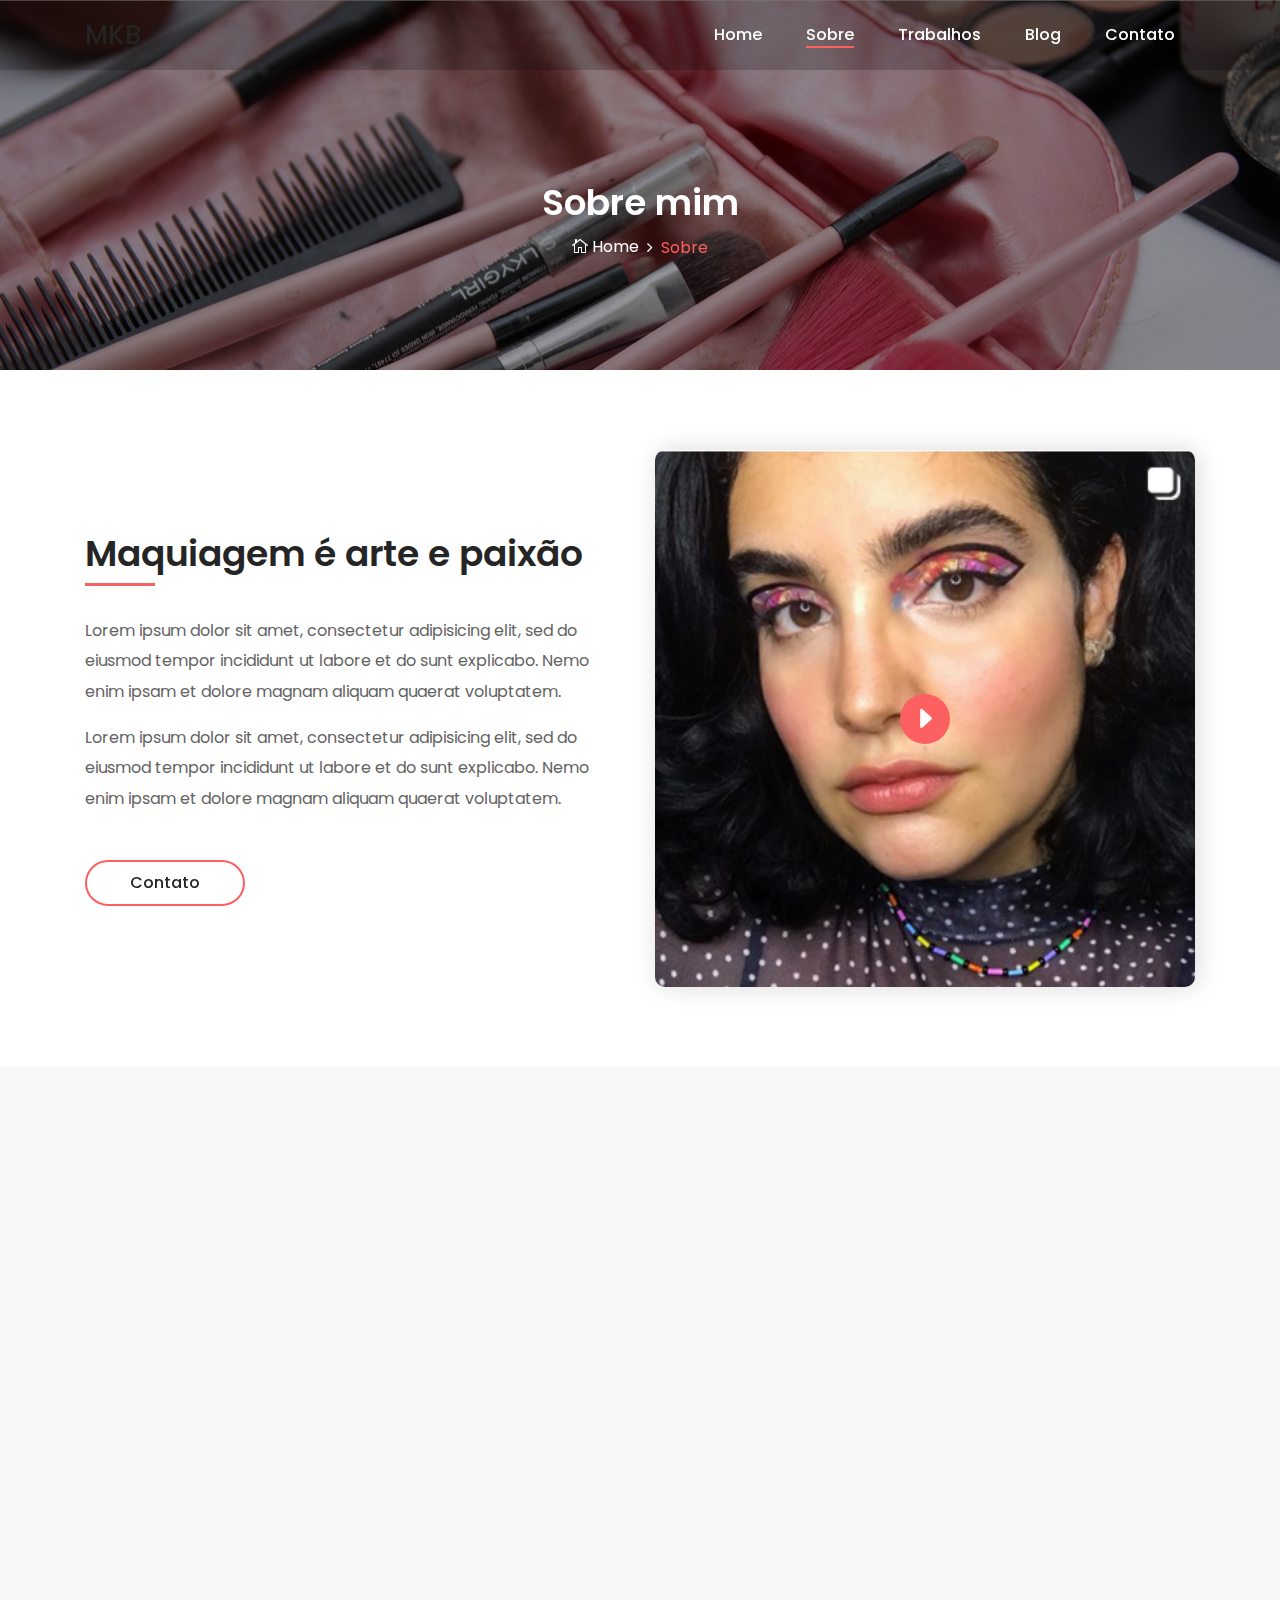
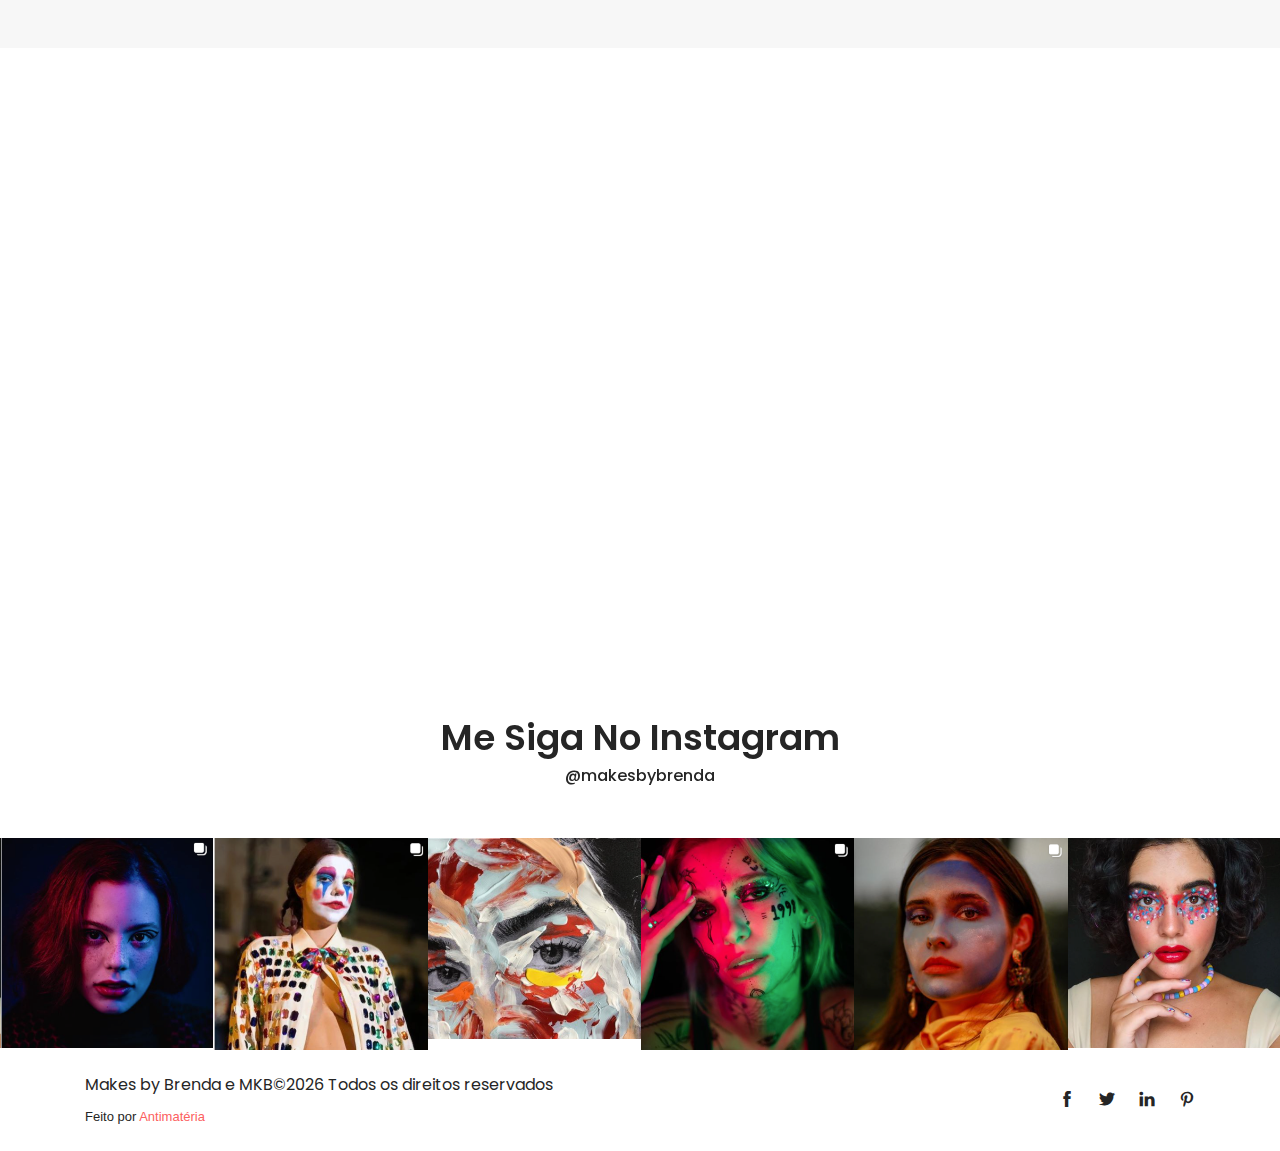
==== about.html @ 6867d052 "1.0" ====
<!DOCTYPE html>
<html lang="pt-br">

<head>
    <meta charset="UTF-8">
    <meta name="description" content="">
    <meta http-equiv="X-UA-Compatible" content="IE=edge">
    <meta name="viewport" content="width=device-width, initial-scale=1, shrink-to-fit=no">

    <!-- Title -->
    <title>MKB | Sobre</title>

    <!-- Favicon -->
    <link rel="icon" href="./img/core-img/favicon.png">

    <!-- Stylesheet -->
    <link rel="stylesheet" href="style.css">

</head>

<body>
    <!-- Preloader -->
    <div id="preloader">
        <div class="loader"></div>
    </div>
    
    <!-- Header Area Start -->
    <header class="header-area">
        <!-- Main Header Start -->
        <div class="main-header-area">
            <div class="classy-nav-container breakpoint-off">
                <div class="container">
                    <!-- Classy Menu -->
                    <nav class="classy-navbar justify-content-between" id="alimeNav">

                        <!-- Logo -->
                        <a class="nav-brand" href="./index.html">MKB</a>

                        <!-- Navbar Toggler -->
                        <div class="classy-navbar-toggler">
                            <span class="navbarToggler"><span></span><span></span><span></span></span>
                        </div>

                        <!-- Menu -->
                        <div class="classy-menu">
                            <!-- Menu Close Button -->
                            <div class="classycloseIcon">
                                <div class="cross-wrap"><span class="top"></span><span class="bottom"></span></div>
                            </div>
                            <!-- Nav Start -->
                            <div class="classynav">
                                <ul id="nav">
                                    <li><a href="./index.html">Home</a></li>
                                    
                                    <li class="active"><a href="./about.html">Sobre</a></li>
                                    <li><a href="./gallery.html">Trabalhos</a></li>
                                    <li><a href="./blog.html">Blog</a></li>
                                    <li><a href="./contact.html">Contato</a></li>
                                </ul>

                                
                            <!-- Nav End -->
                        </div>
                    </nav>
                </div>
            </div>
        </div>
    </header>
    <!-- Header Area End -->

    <!-- Breadcrumb Area Start -->
    <section class="breadcrumb-area bg-img bg-overlay jarallax" style="background-image: url(img/bg-img/1.jpg);">
        <div class="container h-100">
            <div class="row h-100 align-items-center">
                <div class="col-12">
                    <div class="breadcrumb-content text-center">
                        <h2 class="page-title">Sobre mim</h2>
                        <nav aria-label="breadcrumb">
                            <ol class="breadcrumb justify-content-center">
                                <li class="breadcrumb-item"><a href="index.html"><i class="icon_house_alt"></i> Home</a></li>
                                <li class="breadcrumb-item active" aria-current="page">Sobre</li>
                            </ol>
                        </nav>
                    </div>
                </div>
            </div>
        </div>
    </section>
    <!-- Breadcrumb Area End -->

    <!-- About Us Area Start -->
    <div class="about-us-area section-padding-80-0 clearfix">
        <div class="container">
            <div class="row align-items-center">
                <div class="col-12 col-lg-6">
                    <div class="about-us-content mb-80">
                        <h3 class="wow fadeInUp" data-wow-delay="100ms">Maquiagem é arte e paixão</h3>
                        <div class="line wow fadeInUp" data-wow-delay="200ms"></div>
                        <p class="wow fadeInUp" data-wow-delay="300ms">Lorem ipsum dolor sit amet, consectetur adipisicing elit, sed do eiusmod tempor incididunt ut labore et do sunt explicabo. Nemo enim ipsam et dolore magnam aliquam quaerat voluptatem.</p>
                        <p class="wow fadeInUp" data-wow-delay="400ms">Lorem ipsum dolor sit amet, consectetur adipisicing elit, sed do eiusmod tempor incididunt ut labore et do sunt explicabo. Nemo enim ipsam et dolore magnam aliquam quaerat voluptatem.</p>
                        <a class="btn alime-btn btn-2 mt-30 wow fadeInUp" data-wow-delay="500ms" href="#">Contato</a>
                    </div>
                </div>
                <div class="col-12 col-lg-6">
                    <div class="about-video-area mb-80 wow fadeInUp" data-wow-delay="100ms">
                        <img src="img/bg-img/17.png" alt="">
                        <div class="video-icon">
                            <a href="https://www.youtube.com/watch?v=sSakBz_eYzQ" class="video-play-btn"><i class="arrow_triangle-right"></i></a>
                        </div>
                    </div>
                </div>
            </div>
        </div>
    </div>
    <!-- About Us Area End -->

    <!-- Why Choose Us Area Start -->
    <section class="why-choose-us-area bg-gray section-padding-80-0 clearfix">
        <div class="container">
            <div class="row">
                <div class="col-12">
                    <div class="section-heading text-center wow fadeInUp" data-wow-delay="100ms">
                        <h2>Porque Makes by Brenda</h2>
                    </div>
                </div>
            </div>

            <div class="row">
                <!-- Single Why Choose Area -->
                <div class="col-md-6 col-lg-4">
                    <div class="why-choose-us-content text-center mb-80 wow fadeInUp" data-wow-delay="100ms">
                        <div class="chosse-us-icon">
                            <i class="fa fa-paint-brush" aria-hidden="true"></i>
                        </div>
                        <h4>Designs modernos</h4>
                        <p>Lorem ipsum dolor sit amet, consectetur isicing elit, sed do eiusmod tempor incididunt ut labore et dolore magna aliqua. Ut elit, sed do eiusmod te</p>
                    </div>
                </div>

                <!-- Single Why Choose Area -->
                <div class="col-md-6 col-lg-4">
                    <div class="why-choose-us-content text-center mb-80 wow fadeInUp" data-wow-delay="300ms">
                        <div class="chosse-us-icon">
                            <i class="fa fa-pencil" aria-hidden="true"></i>
                        </div>
                        <h4>Larga Experiência</h4>
                        <p>Lorem ipsum dolor sit amet, consectetur isicing elit, sed do eiusmod tempor incididunt ut labore et dolore magna aliqua. Ut elit, sed do eiusmod te</p>
                    </div>
                </div>

                <!-- Single Why Choose Area -->
                <div class="col-md-6 col-lg-4">
                    <div class="why-choose-us-content text-center mb-80 wow fadeInUp" data-wow-delay="500ms">
                        <div class="chosse-us-icon">
                            <i class="fa fa-camera" aria-hidden="true"></i>
                        </div>
                        <h4>Produtos de Qualidade</h4>
                        <p>Lorem ipsum dolor sit amet, consectetur isicing elit, sed do eiusmod tempor incididunt ut labore et dolore magna aliqua. Ut elit, sed do eiusmod te</p>
                    </div>
                </div>
            </div>
        </div>
    </section>
    <!-- Why Choose  us Area End -->

    <!-- Our Team Area Start -->
    <section class="our-team-area section-padding-80-50">
        <div class="container">
            <div class="row">
                <div class="col-12">
                    <div class="section-heading text-center wow fadeInUp" data-wow-delay="100ms">
                        <h2>Minha Equipe</h2>
                    </div>
                </div>
            </div>

            <div class="row">
                <!-- Team Member Area -->
                <div class="col-md-6 col-xl-3">
                    <div class="team-content-area text-center mb-30 wow fadeInUp" data-wow-delay="100ms">
                        <div class="member-thumb">
                            <img src="img/bg-img/19.jpg" alt="">
                        </div>
                        <h5>João das Couves</h5>
                        <span>Fotógrafo</span>
                        <div class="member-social-info">
                            <a href="#"><i class="ti-facebook"></i></a>
                            <a href="#"><i class="ti-twitter-alt"></i></a>
                            <a href="#"><i class="ti-linkedin"></i></a>
                            <a href="#"><i class="ti-pinterest"></i></a>
                        </div>
                    </div>
                </div>

                <!-- Team Member Area -->
                <div class="col-md-6 col-xl-3">
                    <div class="team-content-area text-center mb-30 wow fadeInUp" data-wow-delay="300ms">
                        <div class="member-thumb">
                            <img src="img/bg-img/20.jpg" alt="">
                        </div>
                        <h5>Maria Chiquinha</h5>
                        <span>Maquiadora Auxiliar</span>
                        <div class="member-social-info">
                            <a href="#"><i class="ti-facebook"></i></a>
                            <a href="#"><i class="ti-twitter-alt"></i></a>
                            <a href="#"><i class="ti-linkedin"></i></a>
                            <a href="#"><i class="ti-pinterest"></i></a>
                        </div>
                    </div>
                </div>

                <!-- Team Member Area -->
                <div class="col-md-6 col-xl-3">
                    <div class="team-content-area text-center mb-30 wow fadeInUp" data-wow-delay="500ms">
                        <div class="member-thumb">
                            <img src="img/bg-img/21.jpg" alt="">
                        </div>
                        <h5>Joana Merendinha </h5>
                        <span>Cabelo</span>
                        <div class="member-social-info">
                            <a href="#"><i class="ti-facebook"></i></a>
                            <a href="#"><i class="ti-twitter-alt"></i></a>
                            <a href="#"><i class="ti-linkedin"></i></a>
                            <a href="#"><i class="ti-pinterest"></i></a>
                        </div>
                    </div>
                </div>

                <!-- Team Member Area -->
                <div class="col-md-6 col-xl-3">
                    <div class="team-content-area text-center mb-30 wow fadeInUp" data-wow-delay="700ms">
                        <div class="member-thumb">
                            <img src="img/bg-img/22.jpg" alt="">
                        </div>
                        <h5>Negão da Chatuba </h5>
                        <span>Bichona</span>
                        <div class="member-social-info">
                            <a href="#"><i class="ti-facebook"></i></a>
                            <a href="#"><i class="ti-twitter-alt"></i></a>
                            <a href="#"><i class="ti-linkedin"></i></a>
                            <a href="#"><i class="ti-pinterest"></i></a>
                        </div>
                    </div>
                </div>
            </div>
        </div>
    </section>
    <!-- Our Team Area End -->

    <!-- Follow Area Start -->
    <div class="follow-area clearfix">
        <div class="container">
            <div class="row">
                <div class="col-12">
                    <div class="section-heading text-center">
                        <h2>Me siga no Instagram</h2>
                        <a href="https://www.instagram.com/makesbybrenda/">@makesbybrenda</a>
                    </div>
                </div>
            </div>
        </div>

        <!-- Instagram Feed Area -->
        <div class="instragram-feed-area owl-carousel">
            <!-- Single Instagram Item -->
            <div class="single-instagram-item">
                <img src="img/bg-img/11.png" alt="">
                <div class="instagram-hover-content text-center d-flex align-items-center justify-content-center">
                    <a href="https://www.instagram.com/makesbybrenda/">
                        <i class="ti-instagram" aria-hidden="true"></i>
                        <span>@makesbybrenda</span>
                    </a>
                </div>
            </div>
            <!-- Single Instagram Item -->
            <div class="single-instagram-item">
                <img src="img/bg-img/12.png" alt="">
                <div class="instagram-hover-content text-center d-flex align-items-center justify-content-center">
                    <a href="#">
                        <i class="ti-instagram" aria-hidden="true"></i>
                        <span>@makesbybrenda</span>
                    </a>
                </div>
            </div>
            <!-- Single Instagram Item -->
            <div class="single-instagram-item">
                <img src="img/bg-img/13.png" alt="">
                <div class="instagram-hover-content text-center d-flex align-items-center justify-content-center">
                    <a href="#">
                        <i class="ti-instagram" aria-hidden="true"></i>
                        <span>@makesbybrenda</span>
                    </a>
                </div>
            </div>
            <!-- Single Instagram Item -->
            <div class="single-instagram-item">
                <img src="img/bg-img/14.png" alt="">
                <div class="instagram-hover-content text-center d-flex align-items-center justify-content-center">
                    <a href="#">
                        <i class="ti-instagram" aria-hidden="true"></i>
                        <span>@makesbybrenda</span>
                    </a>
                </div>
            </div>
            <!-- Single Instagram Item -->
            <div class="single-instagram-item">
                <img src="img/bg-img/15.png" alt="">
                <div class="instagram-hover-content text-center d-flex align-items-center justify-content-center">
                    <a href="#">
                        <i class="ti-instagram" aria-hidden="true"></i>
                        <span>@makesbybrenda</span>
                    </a>
                </div>
            </div>
            <!-- Single Instagram Item -->
            <div class="single-instagram-item">
                <img src="img/bg-img/16.png" alt="">
                <div class="instagram-hover-content text-center d-flex align-items-center justify-content-center">
                    <a href="#">
                        <i class="ti-instagram" aria-hidden="true"></i>
                        <span>@makesbybrenda</span>
                    </a>
                </div>
            </div>
        </div>
    </div>
    <!-- Follow Area End -->

    <!-- Footer Area Start -->
    <footer class="footer-area">
        <div class="container">
            <div class="row">
                <div class="col-12">
                    <div class="footer-content d-flex align-items-center justify-content-between">
                        <!-- Copywrite Text -->
                        <div class="copywrite-text">
                            <p>Makes by Brenda e MKB&copy;<script>document.write(new Date().getFullYear());</script> Todos os direitos reservados</p>
                            <p><font size="2" face="arial">Feito por <a href="#" target="_blank">Antimatéria</a></font></p>

                        </div>
                        <!-- Footer Logo 
                        <div class="footer-logo">
                            <a href="#">MKB</a>
                        </div>
                        <!-- Social Info -->
                        <div class="social-info">
                            <a href="#"><i class="ti-facebook" aria-hidden="true"></i></a>
                            <a href="#"><i class="ti-twitter-alt" aria-hidden="true"></i></a>
                            <a href="#"><i class="ti-linkedin" aria-hidden="true"></i></a>
                            <a href="#"><i class="ti-pinterest" aria-hidden="true"></i></a>
                        </div>
                    </div>
                </div>
            </div>
        </div>
    </footer>
    <!-- Footer Area End -->

    <!-- **** All JS Files ***** -->
    <!-- jQuery 2.2.4 -->
    <script src="js/jquery.min.js"></script>
    <!-- Popper -->
    <script src="js/popper.min.js"></script>
    <!-- Bootstrap -->
    <script src="js/bootstrap.min.js"></script>
    <!-- All Plugins -->
    <script src="js/alime.bundle.js"></script>
    <!-- Active -->
    <script src="js/default-assets/active.js"></script>

</body>

</html>
---- style.css ----
/* ------------------------------------------
[Master Stylesheet]

Template Name: Alime - Photography HTML Template
Template Author: Colorlib
Template Author URL: http://colorlib.com
Version: 1.0.0
Last Update: Feb 22, 2019


[Tables of CSS Content]

+ body

    - 01.0 Reboot CSS
    - 02.0 Spacing CSS
    - 03.0 Preloader CSS
    - 04.0 Heading CSS
    - 05.0 Backtotop CSS
    - 06.0 Buttons CSS
    - 07.0 Header CSS
    - 08.0 Hero CSS
    - 09.0 Footer CSS
    - 10.0 Follow CSS
    - 11.0 About CSS
    - 12.0 Breadcrumb CSS
    - 13.0 Blog CSS
    - 14.0 Team CSS
    - 15.0 Gallery CSS
    - 16.0 Contact CSS

--------------------------------------------- */
/* Import Fonts & All CSS */
@import url("https://fonts.googleapis.com/css?family=Poppins:100,200,300,400,500,600,700");
@import url(css/bootstrap.min.css);
@import url(css/animate.css);
@import url(css/default-assets/classy-nav.css);
@import url(css/owl.carousel.min.css);
@import url(css/magnific-popup.css);
@import url(css/font-awesome.min.css);
@import url(css/default-assets/themify-icons.css);
@import url(css/style.css);
/* :: 01.0 Reboot CSS */
* {
  margin: 0;
  padding: 0; }

body {
  font-family: "Poppins", sans-serif;
  font-weight: 400;
  font-size: 16px;
  position: relative;
  z-index: auto; }

h1,
h2,
h3,
h4,
h5,
h6 {
  font-family: "Poppins", sans-serif;
  color: #252525;
  line-height: 1.3;
  font-weight: 600; }

a,
a:active,
a:focus,
a:hover {
  color: #252525;
  text-decoration: none;
  -webkit-transition-duration: 500ms;
  -o-transition-duration: 500ms;
  transition-duration: 500ms;
  outline: none;
  font-weight: 500; }

li {
  list-style: none; }

p {
  line-height: 1.9;
  color: #636363;
  font-size: 16px;
  font-weight: 400; }

img {
  width: 100%;
  height: auto; }

ul {
  margin: 0;
  padding: 0; }
  ul li {
    margin: 0;
    padding: 0; }

.bg-overlay {
  position: relative;
  z-index: 1; }
  .bg-overlay::after {
    position: absolute;
    content: "";
    height: 100%;
    width: 100%;
    top: 0;
    left: 0;
    z-index: -1;
    background-color: rgba(0, 0, 0, 0.4); }

.bg-img {
  background-position: center center !important;
  background-size: cover !important;
  background-repeat: no-repeat !important; }

.jarallax {
  position: relative;
  z-index: 0; }
  .jarallax > .jarallax-img {
    position: absolute;
    object-fit: cover;
    font-family: 'object-fit: cover';
    top: 0;
    left: 0;
    width: 100%;
    height: 100%;
    z-index: -1; }

.mfp-image-holder .mfp-close,
.mfp-iframe-holder .mfp-close {
  position: fixed;
  z-index: 100;
  color: #ffffff;
  right: 20px;
  text-align: center;
  padding-right: 0;
  width: 100%;
  top: 20px;
  width: 30px;
  background: #fc6060;
  height: 30px;
  line-height: 30px; }

img.mfp-img {
  -webkit-box-shadow: 0 2px 40px 8px rgba(15, 15, 15, 0.15);
  box-shadow: 0 2px 40px 8px rgba(15, 15, 15, 0.15); }

button.mfp-close,
button.mfp-arrow {
  background: #fc6060; }

.mfp-bottom-bar {
  display: none !important; }

.mfp-bg {
  background-color: #000000; }

.bg-transparent {
  background-color: transparent !important; }

.bg-gray {
  background-color: #f7f7f7 !important; }

textarea:focus,
input:focus {
  outline: none; }

textarea:invalid,
input:invalid,
textarea:required,
input:required {
  box-shadow: none !important; }

.border {
  border-color: #ebebeb; }

.mfp-arrow-left::after {
  border-right-color: transparent; }

.mfp-arrow-left::before {
  border-right-color: #ffffff; }

.mfp-arrow-right::after {
  border-left-color: transparent; }

.mfp-arrow-right::before {
  border-left-color: #ffffff; }

/* :: 02.0 Spacing CSS */
.mt-15 {
  margin-top: 15px; }

.mt-30 {
  margin-top: 30px; }

.mt-40 {
  margin-top: 40px; }

.mt-50 {
  margin-top: 50px; }

.mt-70 {
  margin-top: 70px; }

.mt-80 {
  margin-top: 80px; }

.mt-100 {
  margin-top: 100px; }

.mt-150 {
  margin-top: 150px; }

.mr-15 {
  margin-right: 15px; }

.mr-30 {
  margin-right: 30px; }

.mr-50 {
  margin-right: 50px; }

.mr-100 {
  margin-right: 100px; }

.mb-10 {
  margin-bottom: 10px; }

.mb-15 {
  margin-bottom: 15px; }

.mb-30 {
  margin-bottom: 30px; }

.mb-40 {
  margin-bottom: 40px; }

.mb-50 {
  margin-bottom: 50px; }

.mb-60 {
  margin-bottom: 60px; }

.mb-70 {
  margin-bottom: 70px; }

.mb-80 {
  margin-bottom: 80px; }

.mb-100 {
  margin-bottom: 100px; }

.ml-15 {
  margin-left: 15px; }

.ml-30 {
  margin-left: 30px; }

.ml-50 {
  margin-left: 50px; }

.ml-100 {
  margin-left: 100px; }

.pt-50 {
  padding-top: 50px !important; }

.section-padding-80 {
  padding-top: 80px;
  padding-bottom: 80px; }

.section-padding-0-80 {
  padding-top: 0;
  padding-bottom: 80px; }

.section-padding-80-0 {
  padding-top: 80px;
  padding-bottom: 0; }

.section-padding-80-50 {
  padding-top: 80px;
  padding-bottom: 50px; }

.section-padding-100 {
  padding-top: 100px;
  padding-bottom: 100px; }

.section-padding-0-100 {
  padding-top: 0;
  padding-bottom: 100px; }

.section-padding-100-0 {
  padding-top: 100px;
  padding-bottom: 0; }

/* :: 3.0 Preloader CSS */
#preloader {
  position: fixed;
  width: 100%;
  height: 100%;
  z-index: 9999999;
  top: 0;
  left: 0;
  background-color: #ffffff;
  display: -webkit-box;
  display: -ms-flexbox;
  display: flex;
  -webkit-box-align: center;
  -ms-flex-align: center;
  align-items: center;
  -webkit-box-pack: center;
  -ms-flex-pack: center;
  justify-content: center;
  overflow: hidden; }

.loader,
.loader:before,
.loader:after {
  border-radius: 50%;
  width: 2.5em;
  height: 2.5em;
  -webkit-animation-fill-mode: both;
  animation-fill-mode: both;
  -webkit-animation: load7 1.8s infinite ease-in-out;
  animation: load7 1.8s infinite ease-in-out; }

.loader {
  margin-top: -20px;
  color: #fc6060;
  font-size: 6px;
  position: relative;
  -webkit-transform: translateZ(0);
  -ms-transform: translateZ(0);
  transform: translateZ(0);
  -webkit-animation-delay: -0.16s;
  animation-delay: -0.16s; }

.loader:before,
.loader:after {
  content: '';
  position: absolute;
  top: 0; }

.loader:before {
  left: -3.5em;
  -webkit-animation-delay: -0.32s;
  animation-delay: -0.32s; }

.loader:after {
  left: 3.5em; }

@-webkit-keyframes load7 {
  0%,
    80%,
    100% {
    box-shadow: 0 2.5em 0 -1.3em; }
  40% {
    box-shadow: 0 2.5em 0 0; } }
@keyframes load7 {
  0%,
    80%,
    100% {
    box-shadow: 0 2.5em 0 -1.3em; }
  40% {
    box-shadow: 0 2.5em 0 0; } }
/* :: 4.0 Heading CSS */
.section-heading {
  position: relative;
  z-index: 1;
  margin-bottom: 50px; }
  .section-heading h2 {
    font-size: 36px;
    text-transform: capitalize;
    margin-bottom: 5px;
    display: block;
    line-height: 1.2; }
    @media only screen and (max-width: 767px) {
      .section-heading h2 {
        font-size: 24px; } }
  .section-heading p {
    margin-bottom: 0; }
  .section-heading.white p,
  .section-heading.white h2 {
    color: #ffffff; }

/* :: 5.0 Backtotop CSS */
#scrollUp {
  position: fixed;
  right: 40px;
  font-size: 20px;
  line-height: 40px;
  width: 40px;
  height: 40px;
  bottom: 40px;
  background-color: #fc6060;
  color: #ffffff;
  text-align: center;
  -webkit-transition-duration: 500ms;
  -o-transition-duration: 500ms;
  transition-duration: 500ms;
  border-radius: 50%;
  -webkit-box-shadow: 0 2px 40px 8px rgba(15, 15, 15, 0.15);
  box-shadow: 0 2px 40px 8px rgba(15, 15, 15, 0.15);
  z-index: 15962536; }
  @media only screen and (max-width: 767px) {
    #scrollUp {
      right: 20px;
      bottom: 20px; } }
  #scrollUp:focus, #scrollUp:hover {
    background-color: #000000;
    color: #ffffff; }

/* :: 6.0 Buttons CSS */
.btn:focus {
  box-shadow: none; }

.alime-btn {
  position: relative;
  z-index: 1;
  min-width: 160px;
  height: 46px;
  line-height: 42px;
  font-size: 16px;
  font-weight: 500;
  display: inline-block;
  padding: 0 30px;
  text-align: center;
  text-transform: capitalize;
  background-color: transparent;
  color: #ffffff;
  border: 2px solid #fc6060;
  border-radius: 60px;
  -webkit-transition-duration: 500ms;
  -o-transition-duration: 500ms;
  transition-duration: 500ms; }
  .alime-btn.btn-2 {
    color: #252525; }
  .alime-btn:focus, .alime-btn:hover {
    font-weight: 500;
    -webkit-box-shadow: 0 2px 40px 8px rgba(15, 15, 15, 0.15);
    box-shadow: 0 2px 40px 8px rgba(15, 15, 15, 0.15);
    background-color: #fc6060;
    color: #ffffff; }

.badges-btn {
  background-color: #ebebeb;
  padding: 5px 15px;
  display: inline-block;
  color: #636363;
  font-size: 12px;
  font-weight: 500;
  text-transform: uppercase;
  border-radius: 2px;
  -webkit-transition-duration: 500ms;
  -o-transition-duration: 500ms;
  transition-duration: 500ms;
  letter-spacing: 1px; }
  .badges-btn:hover, .badges-btn:focus {
    background-color: #fc6060;
    color: #ffffff;
    font-weight: 500; }

/* :: 7.0 Header CSS */
.header-area {
  position: fixed;
  z-index: 100;
  width: 100%;
  -webkit-transition-duration: 500ms;
  -o-transition-duration: 500ms;
  transition-duration: 500ms;
  background-color: transparent; }
  .header-area .search-icon {
    position: relative;
    z-index: 1;
    margin-left: 80px; }
    .header-area .search-icon i {
      font-size: 18px;
      color: #ffffff;
      cursor: pointer; }

.top-search-area .modal {
  background-color: rgba(0, 0, 0, 0.7); }
.top-search-area .modal-content .modal-body {
  padding: 50px; }
  .top-search-area .modal-content .modal-body button.close-btn {
    position: absolute;
    top: 15px;
    right: 15px;
    z-index: 10;
    font-size: 14px; }
    .top-search-area .modal-content .modal-body button.close-btn.btn {
      padding: 0;
      background-color: transparent; }
.top-search-area form {
  width: 100%;
  position: relative;
  z-index: 1; }
  .top-search-area form input {
    width: 100%;
    height: 50px;
    border: none;
    -webkit-box-shadow: 0 0 30px 15px rgba(0, 0, 0, 0.08);
    box-shadow: 0 0 30px 15px rgba(0, 0, 0, 0.08);
    border-radius: 6px;
    font-size: 12px;
    font-style: italic;
    padding: 0 20px; }
    .top-search-area form input:focus {
      -webkit-box-shadow: 0 0 30px 15px rgba(0, 0, 0, 0.08);
      box-shadow: 0 0 30px 15px rgba(0, 0, 0, 0.08); }
  .top-search-area form button {
    position: absolute;
    width: 100px;
    height: 50px;
    top: 0;
    right: 0;
    z-index: 10;
    border-radius: 0 6px 6px 0;
    border: none;
    background-color: #fc6060;
    font-weight: 600;
    font-size: 14px;
    text-transform: uppercase;
    text-align: center;
    color: #ffffff;
    cursor: pointer; }

.classy-nav-container {
  background-color: transparent;
  padding: 0; }
  .classy-nav-container .classy-navbar {
    -webkit-transition-duration: 500ms;
    -o-transition-duration: 500ms;
    transition-duration: 500ms;
    height: 70px;
    padding: 0; }
    @media only screen and (max-width: 767px) {
      .classy-nav-container .classy-navbar .nav-brand {
        max-width: 90px;
        margin-right: 15px; } }
    .classy-nav-container .classy-navbar .classynav ul li a {
      font-size: 16px;
      text-transform: capitalize;
      color: #ffffff;
      font-weight: 500;
      padding: 0 20px; }
      .classy-nav-container .classy-navbar .classynav ul li a:hover, .classy-nav-container .classy-navbar .classynav ul li a:focus {
        color: #fc6060; }
      @media only screen and (min-width: 992px) and (max-width: 1199px) {
        .classy-nav-container .classy-navbar .classynav ul li a {
          font-size: 14px; } }
      @media only screen and (min-width: 768px) and (max-width: 991px) {
        .classy-nav-container .classy-navbar .classynav ul li a {
          font-size: 14px;
          color: #252525; }
          .classy-nav-container .classy-navbar .classynav ul li a:hover, .classy-nav-container .classy-navbar .classynav ul li a:focus {
            color: #fc6060; } }
      @media only screen and (max-width: 767px) {
        .classy-nav-container .classy-navbar .classynav ul li a {
          font-size: 14px;
          color: #252525; }
          .classy-nav-container .classy-navbar .classynav ul li a:hover, .classy-nav-container .classy-navbar .classynav ul li a:focus {
            color: #fc6060; } }
    .classy-nav-container .classy-navbar .classynav ul li.cn-dropdown-item ul li a, .classy-nav-container .classy-navbar .classynav ul li.megamenu-item ul li a {
      font-size: 14px;
      text-transform: capitalize;
      height: 42px;
      line-height: 42px;
      padding: 0 30px;
      color: #252525; }
      .classy-nav-container .classy-navbar .classynav ul li.cn-dropdown-item ul li a:focus, .classy-nav-container .classy-navbar .classynav ul li.cn-dropdown-item ul li a:hover, .classy-nav-container .classy-navbar .classynav ul li.megamenu-item ul li a:focus, .classy-nav-container .classy-navbar .classynav ul li.megamenu-item ul li a:hover {
        color: #fc6060; }

.classynav ul li.active a {
  position: relative;
  z-index: 1; }
  .classynav ul li.active a::before {
    width: calc(100% - 40px);
    height: 2px;
    background-color: #fc6060;
    position: absolute;
    bottom: 7px;
    left: 0;
    z-index: 1;
    content: '';
    left: 50%;
    transform: translateX(-50%); }
    @media only screen and (min-width: 768px) and (max-width: 991px) {
      .classynav ul li.active a::before {
        display: none; } }
    @media only screen and (max-width: 767px) {
      .classynav ul li.active a::before {
        display: none; } }

.classynav ul li.has-down > a::after,
.classynav ul li.has-down.active > a::after,
.classynav ul li.megamenu-item > a::after {
  color: #fc6060; }

.breakpoint-off .classynav ul li .dropdown,
.breakpoint-off .classynav ul li .megamenu {
  width: 210px;
  -webkit-box-shadow: 0 2px 40px 8px rgba(15, 15, 15, 0.15);
  box-shadow: 0 2px 40px 8px rgba(15, 15, 15, 0.15);
  border-radius: 6px; }

.breakpoint-off .classynav ul li .megamenu {
  width: 100%; }

.classy-navbar-toggler .navbarToggler span {
  background-color: #252525; }

.main-header-area {
  position: relative;
  z-index: 1;
  background-color: transparent;
  -webkit-transition-duration: 500ms;
  -o-transition-duration: 500ms;
  transition-duration: 500ms;
  height: 70px;
  background-color: rgba(0, 0, 0, 0.2); }
  .main-header-area.sticky {
    background-color: #000000; }

.classy-navbar-toggler .navbarToggler span {
  background-color: #ffffff; }

/* :: 8.0 Hero CSS */
.welcome-area {
  position: relative;
  z-index: 1; }

.welcome-slides {
  position: relative;
  z-index: 1;
  overflow: hidden; }
  .welcome-slides .owl-prev,
  .welcome-slides .owl-next {
    -webkit-transition-duration: 500ms;
    -o-transition-duration: 500ms;
    transition-duration: 500ms;
    width: 66px;
    height: 66px;
    border-radius: 50%;
    background-color: rgba(255, 255, 255, 0.1);
    position: absolute;
    top: 50%;
    left: 70px;
    margin-top: -33px;
    z-index: 10;
    text-align: center;
    line-height: 70px;
    color: #ffffff;
    font-size: 30px; }
    .welcome-slides .owl-prev:hover, .welcome-slides .owl-prev:focus,
    .welcome-slides .owl-next:hover,
    .welcome-slides .owl-next:focus {
      background-color: #fc6060; }
    @media only screen and (min-width: 768px) and (max-width: 991px) {
      .welcome-slides .owl-prev,
      .welcome-slides .owl-next {
        left: 30px; } }
    @media only screen and (max-width: 767px) {
      .welcome-slides .owl-prev,
      .welcome-slides .owl-next {
        width: 40px;
        left: 15px;
        height: 40px;
        font-size: 18px;
        line-height: 44px; } }
  .welcome-slides .owl-next {
    left: auto;
    right: 70px; }
    @media only screen and (min-width: 768px) and (max-width: 991px) {
      .welcome-slides .owl-next {
        right: 30px; } }
    @media only screen and (max-width: 767px) {
      .welcome-slides .owl-next {
        right: 15px; } }

.single-welcome-slide {
  position: relative;
  z-index: 2;
  width: 100%;
  height: 880px;
  background-color: #fc6060; }
  @media only screen and (min-width: 992px) and (max-width: 1199px) {
    .single-welcome-slide {
      height: 750px; } }
  @media only screen and (min-width: 768px) and (max-width: 991px) {
    .single-welcome-slide {
      height: 750px; } }
  @media only screen and (max-width: 767px) {
    .single-welcome-slide {
      height: 600px; } }
  .single-welcome-slide .welcome-text {
    position: relative;
    z-index: 1; }
    .single-welcome-slide .welcome-text h2 {
      font-weight: 700;
      font-size: 82px;
      display: block;
      margin-bottom: 0;
      background: -webkit-linear-gradient(#ff9696, #ffe89e);
      -webkit-background-clip: text;
      -webkit-text-fill-color: transparent; }
      @media only screen and (max-width: 767px) {
        .single-welcome-slide .welcome-text h2 {
          font-size: 42px; } }
    .single-welcome-slide .welcome-text p {
      color: #ffffff;
      margin-bottom: 50px;
      display: block; }
    .single-welcome-slide .welcome-text .hero-mail-contact {
      color: #ffffff;
      font-style: italic;
      text-decoration: underline; }
      .single-welcome-slide .welcome-text .hero-mail-contact:hover, .single-welcome-slide .welcome-text .hero-mail-contact:focus {
        color: #fc6060; }

/* :: 9.0 Footer CSS */
.footer-content {
  padding: 20px 0; }
  .footer-content .copywrite-text {
    position: relative;
    z-index: 1; }
    .footer-content .copywrite-text p {
      margin-bottom: 0;
      color: #252525; }
      @media only screen and (max-width: 767px) {
        .footer-content .copywrite-text p {
          font-size: 12px; } }
      .footer-content .copywrite-text p a {
        color: #fc6060;
        font-weight: 400; }
        @media only screen and (max-width: 767px) {
          .footer-content .copywrite-text p a {
            font-size: 12px; } }
  @media only screen and (max-width: 767px) {
    .footer-content .footer-logo a img {
      max-width: 50px; } }
  .footer-content .social-info a {
    color: #252525;
    font-size: 16px;
    margin-right: 20px; }
    .footer-content .social-info a:last-child {
      margin-right: 0; }
    @media only screen and (max-width: 767px) {
      .footer-content .social-info a {
        margin-right: 5px;
        font-size: 12px; } }
    .footer-content .social-info a:hover, .footer-content .social-info a:focus {
      color: #fc6060; }

/* :: 10.0 Follow CSS */
.single-instagram-item {
  position: relative;
  z-index: 1;
  overflow: hidden;
  -webkit-transition-duration: 500ms;
  -o-transition-duration: 500ms;
  transition-duration: 500ms; }
  .single-instagram-item img {
    width: 100%;
    -webkit-transition-duration: 1500ms;
    -o-transition-duration: 1500ms;
    transition-duration: 1500ms; }
  .single-instagram-item .instagram-hover-content {
    width: 100%;
    height: 100%;
    position: absolute;
    top: 0;
    bottom: 0;
    left: 0;
    right: 0;
    background-color: rgba(252, 96, 96, 0.9);
    opacity: 0;
    visibility: hidden;
    -webkit-transition-duration: 500ms;
    -o-transition-duration: 500ms;
    transition-duration: 500ms; }
    .single-instagram-item .instagram-hover-content a {
      text-align: center; }
      .single-instagram-item .instagram-hover-content a i {
        color: #ffffff;
        font-size: 32px;
        display: block;
        margin-bottom: 15px; }
      .single-instagram-item .instagram-hover-content a span {
        font-size: 14px;
        margin-bottom: 0;
        color: #ffffff; }
        @media only screen and (min-width: 992px) and (max-width: 1199px) {
          .single-instagram-item .instagram-hover-content a span {
            font-size: 12px; } }
        @media only screen and (min-width: 768px) and (max-width: 991px) {
          .single-instagram-item .instagram-hover-content a span {
            font-size: 12px; } }
        @media only screen and (max-width: 767px) {
          .single-instagram-item .instagram-hover-content a span {
            font-size: 12px; } }
  .single-instagram-item:hover img {
    -webkit-transform: scale(1.1);
    -ms-transform: scale(1.1);
    transform: scale(1.1); }
  .single-instagram-item:hover .instagram-hover-content {
    opacity: 1;
    visibility: visible; }

.instagram-gallery-single-item:hover .instagram-hover-content .zoom-img {
  margin-top: 0;
  opacity: 1; }

/* :: 11.0 About CSS */
.about-us-content h3 {
  font-size: 36px;
  display: block;
  margin-bottom: 5px; }
  @media only screen and (max-width: 767px) {
    .about-us-content h3 {
      font-size: 24px; } }
.about-us-content .line {
  height: 3px;
  width: 70px;
  background-color: #fc6060;
  margin-bottom: 30px; }

.about-video-area {
  position: relative;
  z-index: 1;
  border-radius: 10px; }
  .about-video-area img {
    -webkit-box-shadow: 3px 0 24px rgba(0, 0, 0, 0.15);
    box-shadow: 3px 0 24px rgba(0, 0, 0, 0.15);
    width: 100%;
    border-radius: 10px; }
  .about-video-area .video-icon a {
    position: absolute;
    top: 50%;
    left: 50%;
    z-index: 99;
    -webkit-transform: translate(-50%, -50%);
    -ms-transform: translate(-50%, -50%);
    transform: translate(-50%, -50%);
    color: #ffffff;
    height: 50px;
    width: 50px;
    display: inline-block;
    background-color: #fc6060;
    text-align: center;
    line-height: 56px;
    font-size: 38px;
    border-radius: 50%; }
    .about-video-area .video-icon a::after {
      content: '';
      position: absolute;
      width: 0%;
      height: 0%;
      border-radius: 50%;
      background-color: transparent;
      top: 50%;
      left: 50%;
      -webkit-transform: translate(-50%, -50%);
      -ms-transform: translate(-50%, -50%);
      transform: translate(-50%, -50%);
      border: 2px solid #fc6060;
      -webkit-animation: video-icon 1200ms linear infinite;
      animation: video-icon 1200ms linear infinite;
      z-index: -10; }
    .about-video-area .video-icon a:hover, .about-video-area .video-icon a:focus {
      background-color: #000000; }
      .about-video-area .video-icon a:hover::after, .about-video-area .video-icon a:focus::after {
        border: 2px solid #000000; }

@-webkit-keyframes video-icon {
  0% {
    width: 0;
    height: 0;
    opacity: 1; }
  50% {
    width: 100%;
    height: 100%;
    opacity: 1; }
  100% {
    width: 200%;
    height: 200%;
    opacity: 0; } }
@keyframes video-icon {
  0% {
    width: 0;
    height: 0;
    opacity: 1; }
  50% {
    width: 100%;
    height: 100%;
    opacity: 1; }
  100% {
    width: 200%;
    height: 200%;
    opacity: 0; } }
.why-choose-us-content {
  -webkit-transition-duration: 800ms;
  -o-transition-duration: 800ms;
  transition-duration: 800ms;
  background-color: #ffffff;
  padding: 80px 30px 50px;
  border-radius: 10px;
  box-shadow: 3px 0 15px -1px rgba(0, 0, 0, 0.15);
  position: relative;
  z-index: 1;
  margin-top: 50px; }
  .why-choose-us-content .chosse-us-icon {
    -webkit-transition-duration: 800ms;
    -o-transition-duration: 800ms;
    transition-duration: 800ms;
    height: 76px;
    width: 76px;
    background-color: #fc6060;
    display: inline-block;
    text-align: center;
    line-height: 76px;
    border-radius: 50%;
    color: #ffffff;
    font-size: 30px;
    position: absolute;
    top: -38px;
    left: 50%;
    margin-left: -38px; }
  .why-choose-us-content h4 {
    font-size: 20px;
    font-weight: 500;
    margin-bottom: 15px;
    -webkit-transition-duration: 800ms;
    -o-transition-duration: 800ms;
    transition-duration: 800ms; }
  .why-choose-us-content p {
    -webkit-transition-duration: 800ms;
    -o-transition-duration: 800ms;
    transition-duration: 800ms;
    font-size: 14px;
    margin-bottom: 0; }
  .why-choose-us-content:hover, .why-choose-us-content:focus {
    background-color: #fc6060; }
    .why-choose-us-content:hover .chosse-us-icon, .why-choose-us-content:focus .chosse-us-icon {
      background-color: #000000;
      box-shadow: 0 5px 15px 2px rgba(255, 255, 255, 0.15); }
    .why-choose-us-content:hover h4,
    .why-choose-us-content:hover p, .why-choose-us-content:focus h4,
    .why-choose-us-content:focus p {
      color: #ffffff; }

/* :: 12.0 Breadcrumb CSS */
.breadcrumb-area {
  position: relative;
  z-index: 1;
  height: 370px; }
  @media only screen and (max-width: 767px) {
    .breadcrumb-area {
      height: 240px; } }
  .breadcrumb-area .page-title {
    color: #ffffff;
    font-size: 36px; }
    @media only screen and (max-width: 767px) {
      .breadcrumb-area .page-title {
        font-size: 24px; } }

.breadcrumb-content {
  position: relative;
  z-index: 1;
  margin-top: 70px; }
  .breadcrumb-content .breadcrumb {
    padding: 0;
    background-color: transparent;
    margin-bottom: 0; }
    .breadcrumb-content .breadcrumb .breadcrumb-item {
      color: #fc6060;
      font-weight: 400;
      font-size: 16px; }
      .breadcrumb-content .breadcrumb .breadcrumb-item a {
        font-size: 16px;
        color: #ffffff;
        font-weight: 400; }
        .breadcrumb-content .breadcrumb .breadcrumb-item a:hover, .breadcrumb-content .breadcrumb .breadcrumb-item a:focus {
          color: #fc6060; }
    .breadcrumb-content .breadcrumb .breadcrumb-item + .breadcrumb-item::before {
      content: '\f105';
      color: #ffffff;
      font-family: "FontAwesome"; }

.breadcrumb-area.blog {
  height: 550px; }
  .breadcrumb-area.blog .breadcrumb-content .post-catagory {
    padding: 2px 15px;
    border-radius: 2px;
    font-size: 12px;
    text-transform: uppercase;
    color: #ffffff;
    background-color: #fc6060;
    font-weight: 500;
    margin-bottom: 15px; }
    .breadcrumb-area.blog .breadcrumb-content .post-catagory:hover, .breadcrumb-area.blog .breadcrumb-content .post-catagory:focus {
      font-weight: 500;
      background-color: #000000; }
  .breadcrumb-area.blog .breadcrumb-content .page-title {
    display: block;
    font-size: 48px;
    margin-bottom: 20px; }
    @media only screen and (max-width: 767px) {
      .breadcrumb-area.blog .breadcrumb-content .page-title {
        font-size: 30px; } }
  .breadcrumb-area.blog .breadcrumb-content .post-meta {
    position: relative;
    z-index: 1;
    margin-bottom: 5px; }
    .breadcrumb-area.blog .breadcrumb-content .post-meta a {
      position: relative;
      z-index: 1;
      font-size: 16px;
      color: #ffffff;
      font-weight: 500;
      margin-right: 21px; }
      @media only screen and (max-width: 767px) {
        .breadcrumb-area.blog .breadcrumb-content .post-meta a {
          font-size: 13px; } }
      .breadcrumb-area.blog .breadcrumb-content .post-meta a::after {
        content: '|';
        position: absolute;
        top: 0;
        right: -11px;
        z-index: 1; }
      .breadcrumb-area.blog .breadcrumb-content .post-meta a:last-child::after {
        display: none; }
      .breadcrumb-area.blog .breadcrumb-content .post-meta a:hover, .breadcrumb-area.blog .breadcrumb-content .post-meta a:focus {
        color: #fc6060; }
        .breadcrumb-area.blog .breadcrumb-content .post-meta a:hover::after, .breadcrumb-area.blog .breadcrumb-content .post-meta a:focus::after {
          color: #ffffff; }

/* :: 13.0 Blog CSS */
.blog-details-text {
  position: relative;
  z-index: 1; }
  .blog-details-text .row {
    margin-right: -5px;
    margin-left: -5px; }
    .blog-details-text .row .col-12 {
      padding-right: 5px;
      padding-left: 5px; }
  .blog-details-text p {
    font-size: 18px;
    margin-bottom: 20px; }

.alime-blockquote {
  position: relative;
  z-index: 1;
  margin-bottom: 30px;
  margin-top: 30px;
  border-left: 3px solid #fc6060;
  padding-left: 30px; }
  .alime-blockquote h4 {
    margin-bottom: 15px;
    font-size: 24px;
    color: #161715;
    line-height: 1.5;
    font-weight: 400; }
    @media only screen and (max-width: 767px) {
      .alime-blockquote h4 {
        font-size: 18px; } }
  .alime-blockquote h6 {
    font-size: 18px;
    color: #fc6060;
    text-transform: uppercase;
    margin-bottom: 0; }
    @media only screen and (max-width: 767px) {
      .alime-blockquote h6 {
        font-size: 14px; } }

.post-author-area {
  position: relative;
  z-index: 1; }
  @media only screen and (max-width: 767px) {
    .post-author-area {
      -ms-flex-wrap: wrap;
      flex-wrap: wrap; } }
  @media only screen and (max-width: 767px) {
    .post-author-area .popular-tags {
      -webkit-box-flex: 0;
      -ms-flex: 0 0 100%;
      flex: 0 0 100%;
      max-width: 100%;
      width: 100%;
      margin-bottom: 30px; } }
  .post-author-area .popular-tags li {
    display: inline-block;
    float: left;
    margin: 3px; }
  @media only screen and (max-width: 767px) {
    .post-author-area .post-social-info {
      -webkit-box-flex: 0;
      -ms-flex: 0 0 100%;
      flex: 0 0 100%;
      max-width: 100%;
      width: 100%; } }
  .post-author-area .post-social-info p {
    margin-bottom: 0;
    margin-right: 20px;
    color: #252525; }
  .post-author-area .post-social-info a {
    display: inline-block;
    color: #625b66;
    margin-right: 20px;
    font-size: 14px; }
    .post-author-area .post-social-info a:last-child {
      margin-right: 0; }
    .post-author-area .post-social-info a:hover, .post-author-area .post-social-info a:focus {
      color: #fc6060; }

.alime-pager-area {
  position: relative;
  z-index: 1; }
  .alime-pager-area .previous,
  .alime-pager-area .next {
    width: 100%;
    position: relative;
    z-index: 1;
    height: 290px; }
    @media only screen and (max-width: 767px) {
      .alime-pager-area .previous,
      .alime-pager-area .next {
        height: 180px; } }
    .alime-pager-area .previous::after,
    .alime-pager-area .next::after {
      -webkit-transition-duration: 500ms;
      -o-transition-duration: 500ms;
      transition-duration: 500ms;
      width: 100%;
      height: 100%;
      position: absolute;
      z-index: 10;
      background-color: rgba(0, 0, 0, 0.7);
      top: 0;
      left: 0;
      content: '';
      opacity: 0;
      visibility: hidden; }
    .alime-pager-area .previous .overlay-content,
    .alime-pager-area .next .overlay-content {
      position: absolute;
      width: 70%;
      height: 100%;
      top: 0;
      left: 15%;
      text-align: center;
      z-index: 100; }
      .alime-pager-area .previous .overlay-content .post-title,
      .alime-pager-area .next .overlay-content .post-title {
        font-size: 24px;
        color: #ffffff;
        margin-bottom: 0; }
        @media only screen and (max-width: 767px) {
          .alime-pager-area .previous .overlay-content .post-title,
          .alime-pager-area .next .overlay-content .post-title {
            font-size: 14px; } }
        .alime-pager-area .previous .overlay-content .post-title:hover, .alime-pager-area .previous .overlay-content .post-title:focus,
        .alime-pager-area .next .overlay-content .post-title:hover,
        .alime-pager-area .next .overlay-content .post-title:focus {
          color: #fc6060; }
      .alime-pager-area .previous .overlay-content .previous-link,
      .alime-pager-area .previous .overlay-content .next-link,
      .alime-pager-area .next .overlay-content .previous-link,
      .alime-pager-area .next .overlay-content .next-link {
        -webkit-transition-duration: 500ms;
        -o-transition-duration: 500ms;
        transition-duration: 500ms;
        position: absolute;
        top: 50%;
        margin-top: -15px;
        left: -10%;
        width: 30px;
        height: 30px;
        line-height: 30px;
        font-size: 30px;
        color: #ffffff;
        z-index: 100;
        opacity: 0; }
        .alime-pager-area .previous .overlay-content .previous-link:hover, .alime-pager-area .previous .overlay-content .previous-link:focus,
        .alime-pager-area .previous .overlay-content .next-link:hover,
        .alime-pager-area .previous .overlay-content .next-link:focus,
        .alime-pager-area .next .overlay-content .previous-link:hover,
        .alime-pager-area .next .overlay-content .previous-link:focus,
        .alime-pager-area .next .overlay-content .next-link:hover,
        .alime-pager-area .next .overlay-content .next-link:focus {
          color: #fc6060; }
    .alime-pager-area .previous:hover::after, .alime-pager-area .previous:focus::after,
    .alime-pager-area .next:hover::after,
    .alime-pager-area .next:focus::after {
      opacity: 1;
      visibility: visible; }
    .alime-pager-area .previous:hover .previous-link,
    .alime-pager-area .previous:hover .next-link, .alime-pager-area .previous:focus .previous-link,
    .alime-pager-area .previous:focus .next-link,
    .alime-pager-area .next:hover .previous-link,
    .alime-pager-area .next:hover .next-link,
    .alime-pager-area .next:focus .previous-link,
    .alime-pager-area .next:focus .next-link {
      opacity: 1; }
  .alime-pager-area .next .overlay-content .next-link {
    left: auto;
    right: -10%; }

.pagination {
  position: relative;
  z-index: 1; }
  .pagination .page-item:last-child .page-link {
    border-top-right-radius: 3px;
    border-bottom-right-radius: 3px; }
  .pagination .page-item:first-child .page-link {
    margin-left: 0;
    border-top-left-radius: 3px;
    border-bottom-left-radius: 3px; }
  .pagination .page-link {
    padding: 12px 15px;
    color: #252525;
    border: none;
    background-color: #f7f7f7;
    margin-right: 5px;
    border-radius: 3px; }
    .pagination .page-link:hover, .pagination .page-link:focus {
      background-color: #fc6060;
      color: #ffffff;
      border-color: #fc6060; }
    .pagination .page-link:focus {
      box-shadow: none; }

.comment_area {
  position: relative;
  z-index: 1;
  padding-bottom: 20px;
  border-bottom: 1px solid #ebebeb; }
  .comment_area .single_comment_area {
    position: relative;
    z-index: 1; }
    .comment_area .single_comment_area::after {
      position: absolute;
      width: 1px;
      background-color: #ebebeb;
      height: 100%;
      content: '';
      top: 0;
      left: 90px;
      z-index: 1; }
      @media only screen and (max-width: 767px) {
        .comment_area .single_comment_area::after {
          left: 50px; } }
    .comment_area .single_comment_area .single_comment_area::after {
      display: none; }
  .comment_area .comment-content {
    position: relative;
    z-index: 1;
    margin-bottom: 40px; }
    .comment_area .comment-content .comment-author {
      -webkit-box-flex: 0;
      -ms-flex: 0 0 70px;
      flex: 0 0 70px;
      width: 70px;
      max-width: 70px;
      margin-right: 40px;
      border-radius: 50%; }
      @media only screen and (max-width: 767px) {
        .comment_area .comment-content .comment-author {
          -webkit-box-flex: 0;
          -ms-flex: 0 0 40px;
          flex: 0 0 40px;
          width: 40px;
          max-width: 40px;
          margin-right: 20px; } }
      .comment_area .comment-content .comment-author img {
        border-radius: 50%; }
    .comment_area .comment-content .comment-meta .post-date {
      font-size: 12px;
      text-transform: uppercase;
      display: block;
      margin-bottom: 5px;
      font-weight: 300;
      color: #b2b2b2;
      letter-spacing: 1px; }
      .comment_area .comment-content .comment-meta .post-date:hover, .comment_area .comment-content .comment-meta .post-date:focus {
        color: #fc6060; }
    .comment_area .comment-content .comment-meta h5 {
      margin-bottom: 5px;
      font-size: 18px; }
      @media only screen and (max-width: 767px) {
        .comment_area .comment-content .comment-meta h5 {
          font-size: 16px; } }
    .comment_area .comment-content .comment-meta p {
      color: #636363;
      font-size: 14px; }
      @media only screen and (max-width: 767px) {
        .comment_area .comment-content .comment-meta p {
          font-size: 13px; } }
    .comment_area .comment-content .comment-meta .like,
    .comment_area .comment-content .comment-meta .reply {
      display: inline-block;
      padding: 5px 25px 5px;
      font-size: 12px;
      font-weight: 600;
      border: 1px solid #ebebeb;
      text-transform: uppercase;
      border-radius: 2px; }
      .comment_area .comment-content .comment-meta .like:focus, .comment_area .comment-content .comment-meta .like:hover,
      .comment_area .comment-content .comment-meta .reply:focus,
      .comment_area .comment-content .comment-meta .reply:hover {
        border-color: #fc6060;
        background-color: #fc6060;
        color: #ffffff; }
  .comment_area .children {
    margin-left: 120px; }
    @media only screen and (max-width: 767px) {
      .comment_area .children {
        margin-left: 60px; } }
    .comment_area .children .single_comment_area:last-of-type {
      margin-bottom: 0; }
    .comment_area .children .single_comment_area .comment-author {
      margin-right: 20px; }
      @media only screen and (max-width: 767px) {
        .comment_area .children .single_comment_area .comment-author {
          margin-right: 10px; } }

.alime-blog-area {
  position: relative;
  z-index: 1; }
  .alime-blog-area .row {
    margin-right: -5px;
    margin-left: -5px; }
    .alime-blog-area .row .col-12 {
      padding-right: 5px;
      padding-left: 5px; }

.single-post-area {
  position: relative;
  z-index: 1;
  margin-bottom: 10px;
  -webkit-transition-duration: 500ms;
  -o-transition-duration: 500ms;
  transition-duration: 500ms; }
  .single-post-area::after {
    position: absolute;
    width: 100%;
    height: 100%;
    top: 0;
    left: 0;
    background-color: rgba(0, 0, 0, 0.5);
    content: '';
    z-index: 1; }
  .single-post-area .post-thumbnail {
    display: block;
    overflow: hidden; }
    .single-post-area .post-thumbnail img {
      width: 100%;
      -webkit-transition-duration: 800ms;
      -o-transition-duration: 800ms;
      transition-duration: 800ms; }
  .single-post-area .post-catagory {
    position: absolute;
    padding: 2px 15px;
    border-radius: 2px;
    font-size: 12px;
    text-transform: uppercase;
    color: #ffffff;
    background-color: #fc6060;
    top: 15px;
    right: 15px;
    z-index: 20;
    font-weight: 500; }
    .single-post-area .post-catagory:hover, .single-post-area .post-catagory:focus {
      font-weight: 500;
      background-color: #000000; }
  .single-post-area .post-content {
    position: absolute;
    left: 30px;
    bottom: 30px;
    right: 30px;
    z-index: 100; }
    .single-post-area .post-content .post-meta {
      position: relative;
      z-index: 1;
      margin-bottom: 5px; }
      .single-post-area .post-content .post-meta a {
        position: relative;
        z-index: 1;
        font-size: 13px;
        color: #ffffff;
        font-weight: 300;
        margin-right: 21px; }
        .single-post-area .post-content .post-meta a:last-child::after {
          content: '|';
          position: absolute;
          top: 0;
          left: -11px;
          z-index: 1; }
        .single-post-area .post-content .post-meta a:hover, .single-post-area .post-content .post-meta a:focus {
          color: #fc6060; }
          .single-post-area .post-content .post-meta a:hover::after, .single-post-area .post-content .post-meta a:focus::after {
            color: #ffffff; }
    .single-post-area .post-content .post-title {
      font-size: 20px;
      color: #ffffff;
      margin-bottom: 0; }
      @media only screen and (min-width: 992px) and (max-width: 1199px) {
        .single-post-area .post-content .post-title {
          font-size: 16px; } }
      .single-post-area .post-content .post-title:hover, .single-post-area .post-content .post-title:focus {
        color: #fc6060; }
  .single-post-area:hover .post-thumbnail img, .single-post-area:focus .post-thumbnail img {
    -webkit-transform: scale(1.4) rotate(10deg);
    -ms-transform: scale(1.4) rotate(10deg);
    transform: scale(1.4) rotate(10deg); }

.related-news-area {
  position: relative;
  z-index: 1; }
  .related-news-area .row {
    margin-right: -5px;
    margin-left: -5px; }
    .related-news-area .row .col-12 {
      padding-right: 5px;
      padding-left: 5px; }

/* :: 14.0 Team CSS */
.team-content-area {
  position: relative;
  z-index: 1;
  padding: 40px;
  -webkit-box-shadow: 0 4px 20px 3px rgba(0, 0, 0, 0.1);
  box-shadow: 0 4px 20px 3px rgba(0, 0, 0, 0.1);
  border-radius: 10px;
  text-align: center;
  -webkit-transition-duration: 500ms;
  -o-transition-duration: 500ms;
  transition-duration: 500ms;
  background-color: #ffffff; }
  .team-content-area .member-thumb {
    margin: 0 auto 40px;
    width: 165px; }
    .team-content-area .member-thumb img {
      -webkit-transition-duration: 500ms;
      -o-transition-duration: 500ms;
      transition-duration: 500ms;
      width: 100%;
      border-radius: 50%; }
  .team-content-area h5 {
    -webkit-transition-duration: 500ms;
    -o-transition-duration: 500ms;
    transition-duration: 500ms;
    font-size: 20px;
    font-weight: 500;
    margin-bottom: 0; }
  .team-content-area span {
    -webkit-transition-duration: 500ms;
    -o-transition-duration: 500ms;
    transition-duration: 500ms;
    color: #fc6060;
    font-size: 12px;
    text-transform: uppercase; }
  .team-content-area .member-social-info {
    position: relative;
    z-index: 1;
    margin-top: 30px; }
    .team-content-area .member-social-info a {
      color: #636363;
      font-size: 16px;
      margin: 0 10px;
      -webkit-transition-duration: 500ms;
      -o-transition-duration: 500ms;
      transition-duration: 500ms; }
      .team-content-area .member-social-info a:hover, .team-content-area .member-social-info a:focus {
        color: #fc6060; }
  .team-content-area:hover, .team-content-area:focus {
    background-color: #fc6060; }
    .team-content-area:hover .member-thumb img, .team-content-area:focus .member-thumb img {
      -webkit-transform: rotate(25deg);
      -ms-transform: rotate(25deg);
      transform: rotate(25deg); }
    .team-content-area:hover h5,
    .team-content-area:hover span, .team-content-area:focus h5,
    .team-content-area:focus span {
      color: #ffffff; }
    .team-content-area:hover .member-social-info a, .team-content-area:focus .member-social-info a {
      color: #ffffff; }
      .team-content-area:hover .member-social-info a:hover, .team-content-area:hover .member-social-info a:focus, .team-content-area:focus .member-social-info a:hover, .team-content-area:focus .member-social-info a:focus {
        color: #000000; }

/* :: 15.0 Gallery CSS */
.alime-portfolio-area {
  position: relative;
  z-index: 1; }
  .alime-portfolio-area .container-fluid {
    padding-right: 10%;
    padding-left: 10%; }
    @media only screen and (min-width: 992px) and (max-width: 1199px) {
      .alime-portfolio-area .container-fluid {
        padding-right: 5%;
        padding-left: 5%; } }
    @media only screen and (min-width: 768px) and (max-width: 991px) {
      .alime-portfolio-area .container-fluid {
        padding-right: 5%;
        padding-left: 5%; } }
    @media only screen and (max-width: 767px) {
      .alime-portfolio-area .container-fluid {
        padding-right: 5%;
        padding-left: 5%; } }

.alime-projects-menu {
  position: relative;
  z-index: 1;
  margin-bottom: 40px; }
  .alime-projects-menu .portfolio-menu .btn {
    position: relative;
    z-index: 1;
    padding: 0;
    border: 0;
    background-color: transparent;
    font-size: 20px;
    font-weight: 600;
    border-radius: 0;
    margin: 0 25px;
    -webkit-transition-duration: 500ms;
    -o-transition-duration: 500ms;
    transition-duration: 500ms; }
    @media only screen and (max-width: 767px) {
      .alime-projects-menu .portfolio-menu .btn {
        font-size: 14px;
        margin: 0 5px; } }
    .alime-projects-menu .portfolio-menu .btn::after {
      -webkit-transition-duration: 500ms;
      -o-transition-duration: 500ms;
      transition-duration: 500ms;
      position: absolute;
      width: 0%;
      height: 3px;
      background-color: #fc6060;
      content: '';
      bottom: -5px;
      left: 0;
      right: 0;
      z-index: 1; }
    .alime-projects-menu .portfolio-menu .btn.active::after {
      width: 100%; }

.single-portfolio-content {
  position: relative;
  z-index: 1;
  -webkit-transition-duration: 500ms;
  -o-transition-duration: 500ms;
  transition-duration: 500ms;
  overflow: hidden; }
  .single-portfolio-content img {
    width: 100%;
    -webkit-transition-duration: 500ms;
    -o-transition-duration: 500ms;
    transition-duration: 500ms; }
  .single-portfolio-content .hover-content {
    -webkit-transition-duration: 500ms;
    -o-transition-duration: 500ms;
    transition-duration: 500ms;
    position: absolute;
    width: 100%;
    height: 100%;
    top: 0;
    left: 0;
    right: 0;
    background-color: rgba(0, 0, 0, 0.6);
    opacity: 0;
    visibility: hidden;
    z-index: 10; }
    .single-portfolio-content .hover-content a {
      position: absolute;
      top: 50%;
      left: 50%;
      margin-top: 0;
      margin-left: -26px;
      z-index: 100;
      display: inline-block;
      width: 52px;
      height: 52px;
      border-radius: 50%;
      background-color: #fc6060;
      text-align: center;
      line-height: 52px;
      font-size: 30px;
      color: #ffffff; }
      .single-portfolio-content .hover-content a:hover, .single-portfolio-content .hover-content a:focus {
        background-color: #000000; }
  .single-portfolio-content:hover img, .single-portfolio-content:focus img {
    -webkit-transform: scale(1.2);
    -ms-transform: scale(1.2);
    transform: scale(1.2); }
  .single-portfolio-content:hover .hover-content, .single-portfolio-content:focus .hover-content {
    opacity: 1;
    visibility: visible; }
    .single-portfolio-content:hover .hover-content a, .single-portfolio-content:focus .hover-content a {
      margin-top: -26px; }

/* :: 16.0 Contact CSS */
.alime-contact-form .form-control {
  -webkit-transition-duration: 500ms;
  -o-transition-duration: 500ms;
  transition-duration: 500ms;
  width: 100%;
  height: 50px;
  padding: 0 20px;
  border-radius: 2px;
  color: #afb4bf;
  font-size: 14px;
  border: 1px solid #ebebeb; }
  .alime-contact-form .form-control:focus {
    box-shadow: none;
    border-color: #fc6060; }
.alime-contact-form textarea.form-control {
  height: 120px;
  padding: 20px; }

.contact-area .contact-title {
  font-size: 56px; }
  @media only screen and (max-width: 767px) {
    .contact-area .contact-title {
      font-size: 30px; } }
.contact-area .contact-info p {
  font-size: 14px;
  margin-bottom: 5px; }
.contact-area .contact-info a {
  font-size: 16px; }
  @media only screen and (min-width: 992px) and (max-width: 1199px) {
    .contact-area .contact-info a {
      font-size: 14px; } }

#imgff {
  margin-bottom: 200px;;    
  height: 300px;
  width: 100%; }
  border: none !important;
  border-radius: 10px; }
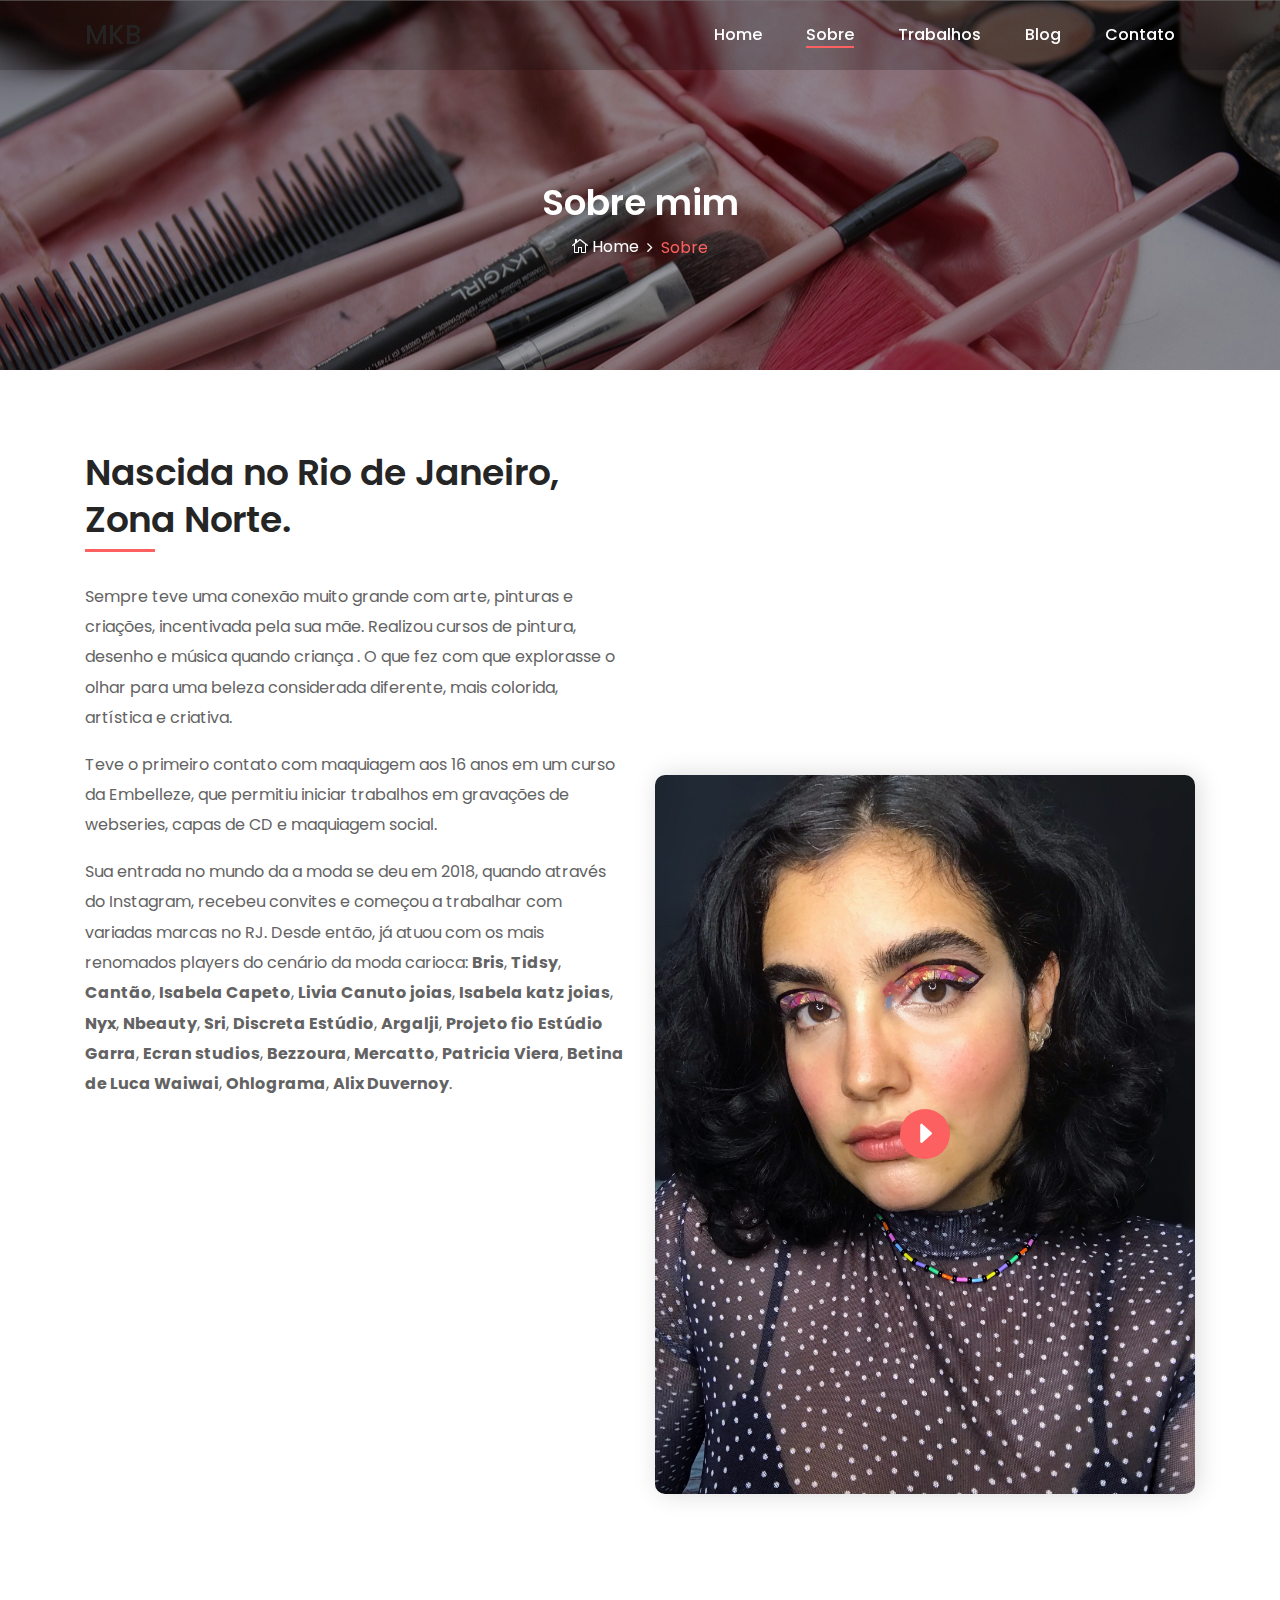
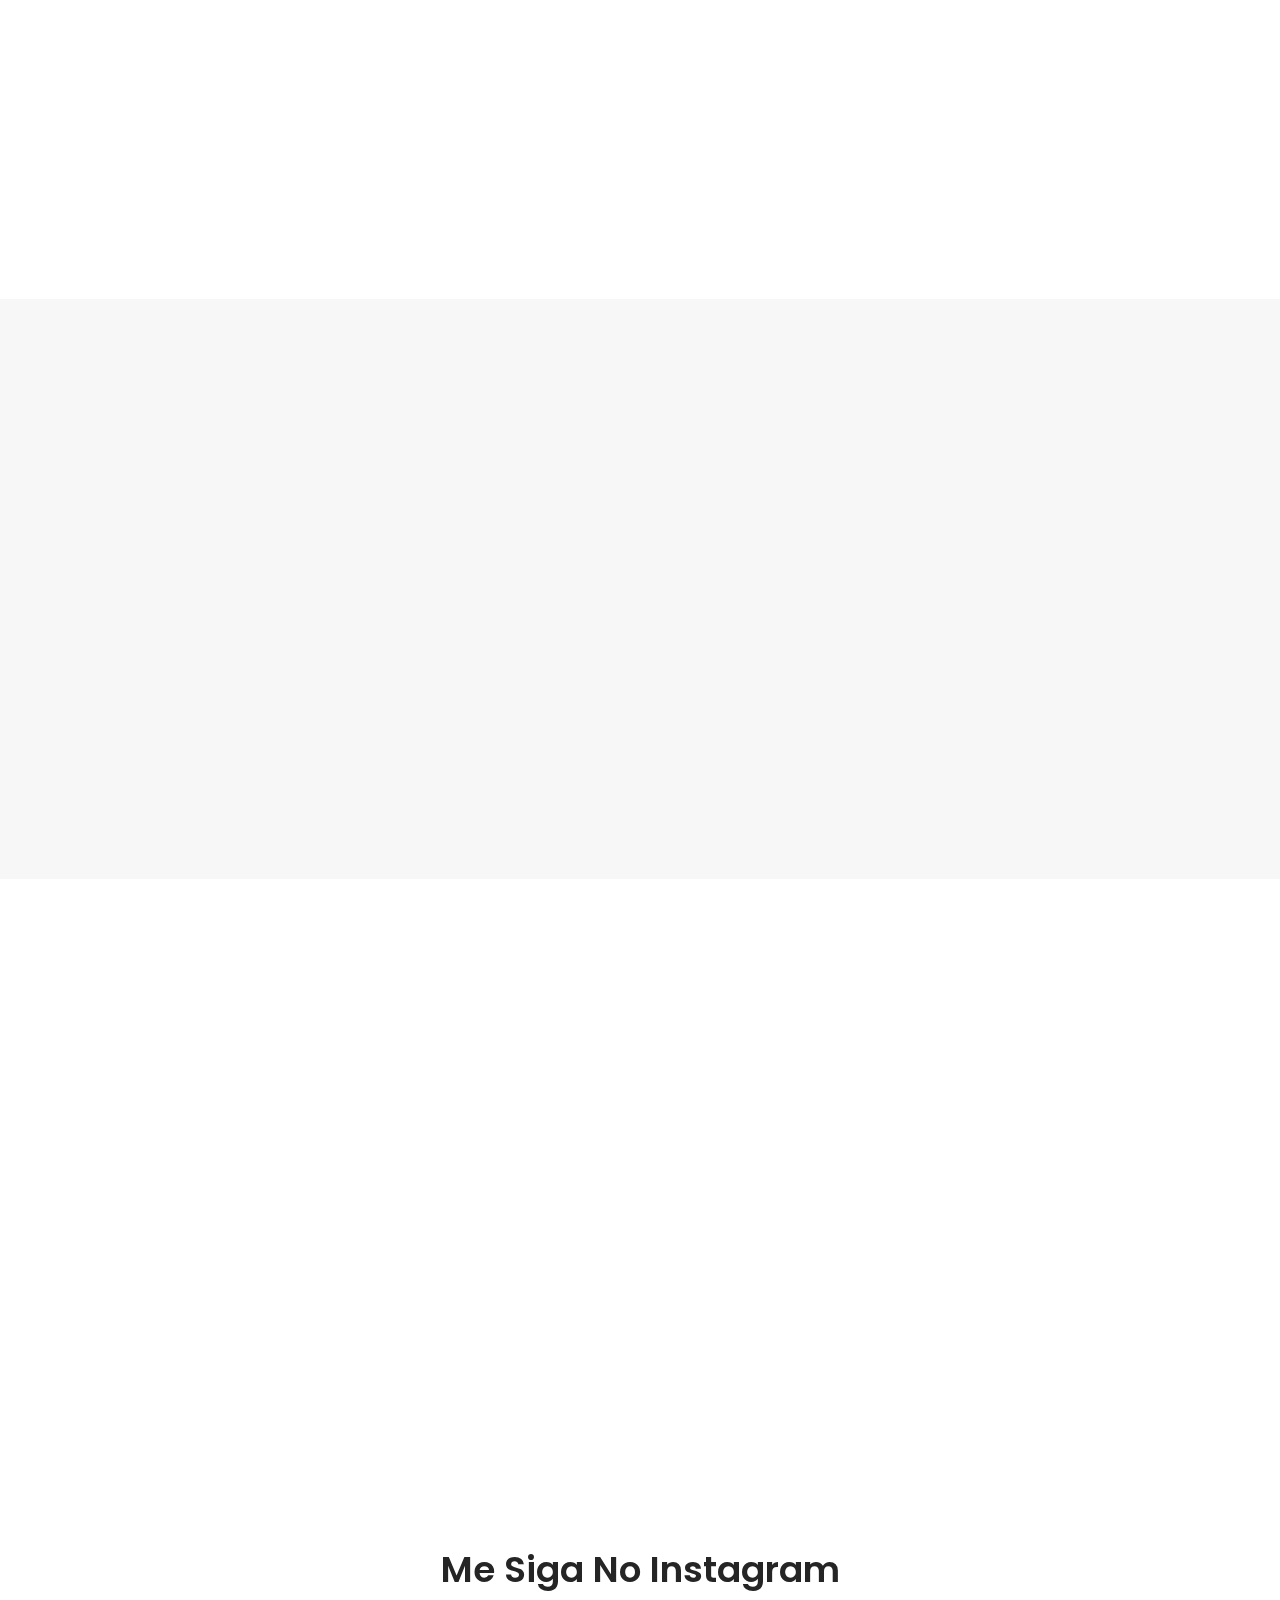
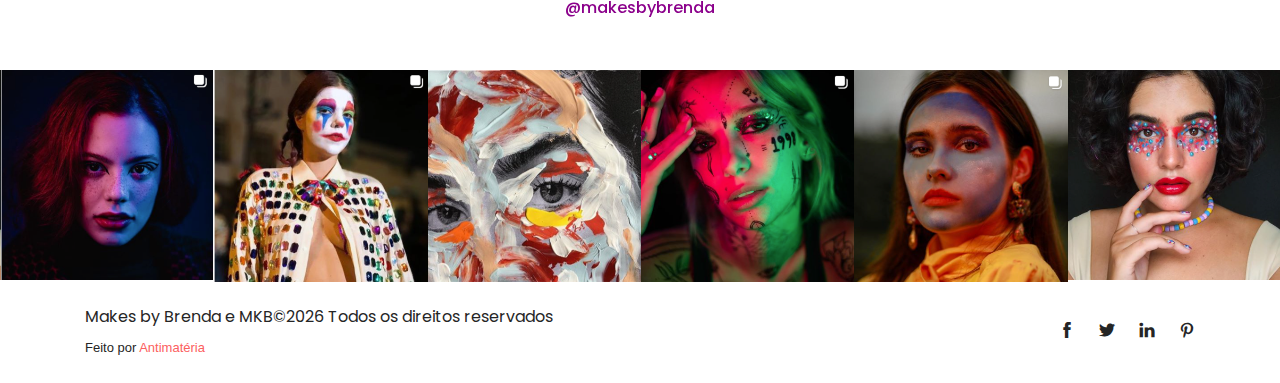
==== commit 70ce8899: "1.1" ====
--- a/about.html
+++ b/about.html
@@ -94,16 +94,22 @@
             <div class="row align-items-center">
                 <div class="col-12 col-lg-6">
                     <div class="about-us-content mb-80">
-                        <h3 class="wow fadeInUp" data-wow-delay="100ms">Maquiagem é arte e paixão</h3>
+                        <h3 class="wow fadeInUp" data-wow-delay="100ms">Nascida no Rio de Janeiro, Zona Norte.</h3>
                         <div class="line wow fadeInUp" data-wow-delay="200ms"></div>
-                        <p class="wow fadeInUp" data-wow-delay="300ms">Lorem ipsum dolor sit amet, consectetur adipisicing elit, sed do eiusmod tempor incididunt ut labore et do sunt explicabo. Nemo enim ipsam et dolore magnam aliquam quaerat voluptatem.</p>
-                        <p class="wow fadeInUp" data-wow-delay="400ms">Lorem ipsum dolor sit amet, consectetur adipisicing elit, sed do eiusmod tempor incididunt ut labore et do sunt explicabo. Nemo enim ipsam et dolore magnam aliquam quaerat voluptatem.</p>
+                        <p class="wow fadeInUp" data-wow-delay="300ms">Sempre teve uma conexão muito grande com arte, pinturas e criações, incentivada pela sua mãe. Realizou cursos de pintura, desenho e música quando criança . O que fez com que explorasse o olhar para uma beleza considerada diferente, mais colorida, artística e criativa.</p>
+                        <p class="wow fadeInUp" data-wow-delay="400ms">Teve o primeiro contato com maquiagem aos 16 anos em um curso da Embelleze, que permitiu iniciar trabalhos em gravações de webseries, capas de CD e maquiagem social.</p>
+                        <p class="wow fadeInUp" data-wow-delay="400ms">Sua entrada no mundo da a moda se deu em 2018, quando através do Instagram, recebeu convites e começou a trabalhar com variadas marcas no RJ. Desde então, já atuou com os mais renomados players do cenário da moda carioca: <b>Bris</b>, <b>Tidsy</b>, <b>Cantão</b>, <b>Isabela Capeto</b>, <b>Livia Canuto joias</b>, <b>Isabela katz joias</b>, <b>Nyx</b>, <b>Nbeauty</b>, <b>Sri</b>, <b>Discreta Estúdio</b>, <b>Argalji</b>, <b>Projeto fio</b> <b>Estúdio Garra</b>, <b>Ecran studios</b>, <b>Bezzoura</b>, <b>Mercatto</b>, <b>Patricia Viera</b>, <b>Betina de Luca Waiwai</b>, <b>Ohlograma</b>, <b>Alix Duvernoy</b>.</p>
+                        <p class="wow fadeInUp" data-wow-delay="400ms">Seus trabalhos já foram publicados pelos mais importantes veículos do segmento, como: <b>Vogue</b>, <b>Bazaar</b>, <b>Jornal Extra</b>, <b>Glamour</b> e <b>Revista Ela Globo</b>.</p>
+                        <p class="wow fadeInUp" data-wow-delay="400ms">No início de 2020 emprestou suas cores para os desfiles da cerveja <b>Stella Artois</b>, da estilista <b>Isabela Capeto</b> e da marcas <b>Colcci</b> e <b>Enjoy</b>.</p>
+                        <p class="wow fadeInUp" data-wow-delay="400ms">Busca produzir maquiagens que exaltem a beleza natural, peles reais, com textura e camadas. Belezas que realcem quem somos e sirvam como forma de expressão.</p>
+                        <p class="wow fadeInUp" data-wow-delay="400ms">Atualmente se considera autodidata, buscando inspirações em quadros, texturas e cores, que são claramente identificadas em suas artes. Como está inserida no mercado, suas técnicas e expertise em maquiagem estão sempre se atualizando na prática, constantemente estudando sobre novas tendências.</p>
+                        <p class="wow fadeInUp" data-wow-delay="400ms">As formas de produzir conteúdo são variadas, podendo incluir resenhas, post com produtos no feed,story ou IGTV, sessão de fotos, vídeos artísticos ou tutoriais, e elaboração de arte inspirada no produto.</p>
                         <a class="btn alime-btn btn-2 mt-30 wow fadeInUp" data-wow-delay="500ms" href="#">Contato</a>
                     </div>
                 </div>
                 <div class="col-12 col-lg-6">
                     <div class="about-video-area mb-80 wow fadeInUp" data-wow-delay="100ms">
-                        <img src="img/bg-img/17.png" alt="">
+                        <img src="img/gal-img/75a.jpeg" alt="video">
                         <div class="video-icon">
                             <a href="https://www.youtube.com/watch?v=sSakBz_eYzQ" class="video-play-btn"><i class="arrow_triangle-right"></i></a>
                         </div>
@@ -254,7 +260,7 @@
                 <div class="col-12">
                     <div class="section-heading text-center">
                         <h2>Me siga no Instagram</h2>
-                        <a href="https://www.instagram.com/makesbybrenda/">@makesbybrenda</a>
+                        <a href="https://www.instagram.com/makesbybrenda/" target="_blank" style="color:darkmagenta">@makesbybrenda</a>
                     </div>
                 </div>
             </div>
@@ -266,7 +272,7 @@
             <div class="single-instagram-item">
                 <img src="img/bg-img/11.png" alt="">
                 <div class="instagram-hover-content text-center d-flex align-items-center justify-content-center">
-                    <a href="https://www.instagram.com/makesbybrenda/">
+                    <a href="https://www.instagram.com/makesbybrenda/" target="_blank">
                         <i class="ti-instagram" aria-hidden="true"></i>
                         <span>@makesbybrenda</span>
                     </a>
@@ -276,7 +282,7 @@
             <div class="single-instagram-item">
                 <img src="img/bg-img/12.png" alt="">
                 <div class="instagram-hover-content text-center d-flex align-items-center justify-content-center">
-                    <a href="#">
+                    <a href="https://www.instagram.com/makesbybrenda/" target="_blank">
                         <i class="ti-instagram" aria-hidden="true"></i>
                         <span>@makesbybrenda</span>
                     </a>
@@ -286,7 +292,7 @@
             <div class="single-instagram-item">
                 <img src="img/bg-img/13.png" alt="">
                 <div class="instagram-hover-content text-center d-flex align-items-center justify-content-center">
-                    <a href="#">
+                    <a href="https://www.instagram.com/makesbybrenda/" target="_blank">
                         <i class="ti-instagram" aria-hidden="true"></i>
                         <span>@makesbybrenda</span>
                     </a>
@@ -296,7 +302,7 @@
             <div class="single-instagram-item">
                 <img src="img/bg-img/14.png" alt="">
                 <div class="instagram-hover-content text-center d-flex align-items-center justify-content-center">
-                    <a href="#">
+                    <a href="https://www.instagram.com/makesbybrenda/" target="_blank">
                         <i class="ti-instagram" aria-hidden="true"></i>
                         <span>@makesbybrenda</span>
                     </a>
@@ -306,7 +312,7 @@
             <div class="single-instagram-item">
                 <img src="img/bg-img/15.png" alt="">
                 <div class="instagram-hover-content text-center d-flex align-items-center justify-content-center">
-                    <a href="#">
+                    <a href="https://www.instagram.com/makesbybrenda/" target="_blank">
                         <i class="ti-instagram" aria-hidden="true"></i>
                         <span>@makesbybrenda</span>
                     </a>
@@ -316,7 +322,7 @@
             <div class="single-instagram-item">
                 <img src="img/bg-img/16.png" alt="">
                 <div class="instagram-hover-content text-center d-flex align-items-center justify-content-center">
-                    <a href="#">
+                    <a href="https://www.instagram.com/makesbybrenda/" target="_blank">
                         <i class="ti-instagram" aria-hidden="true"></i>
                         <span>@makesbybrenda</span>
                     </a>
@@ -338,10 +344,7 @@
                             <p><font size="2" face="arial">Feito por <a href="#" target="_blank">Antimatéria</a></font></p>
 
                         </div>
-                        <!-- Footer Logo 
-                        <div class="footer-logo">
-                            <a href="#">MKB</a>
-                        </div>
+                        
                         <!-- Social Info -->
                         <div class="social-info">
                             <a href="#"><i class="ti-facebook" aria-hidden="true"></i></a>
--- a/style.css
+++ b/style.css
@@ -827,7 +827,7 @@
 
 .about-video-area {
   position: relative;
-  z-index: 1;
+  z-index: 6;
   border-radius: 10px; }
   .about-video-area img {
     -webkit-box-shadow: 3px 0 24px rgba(0, 0, 0, 0.15);
@@ -1640,4 +1640,10 @@
   border: none !important;
   border-radius: 10px; }
 
-
+.qr {
+    margin: auto;
+    flex: auto
+    margin-botton: 20px;
+}
+
+
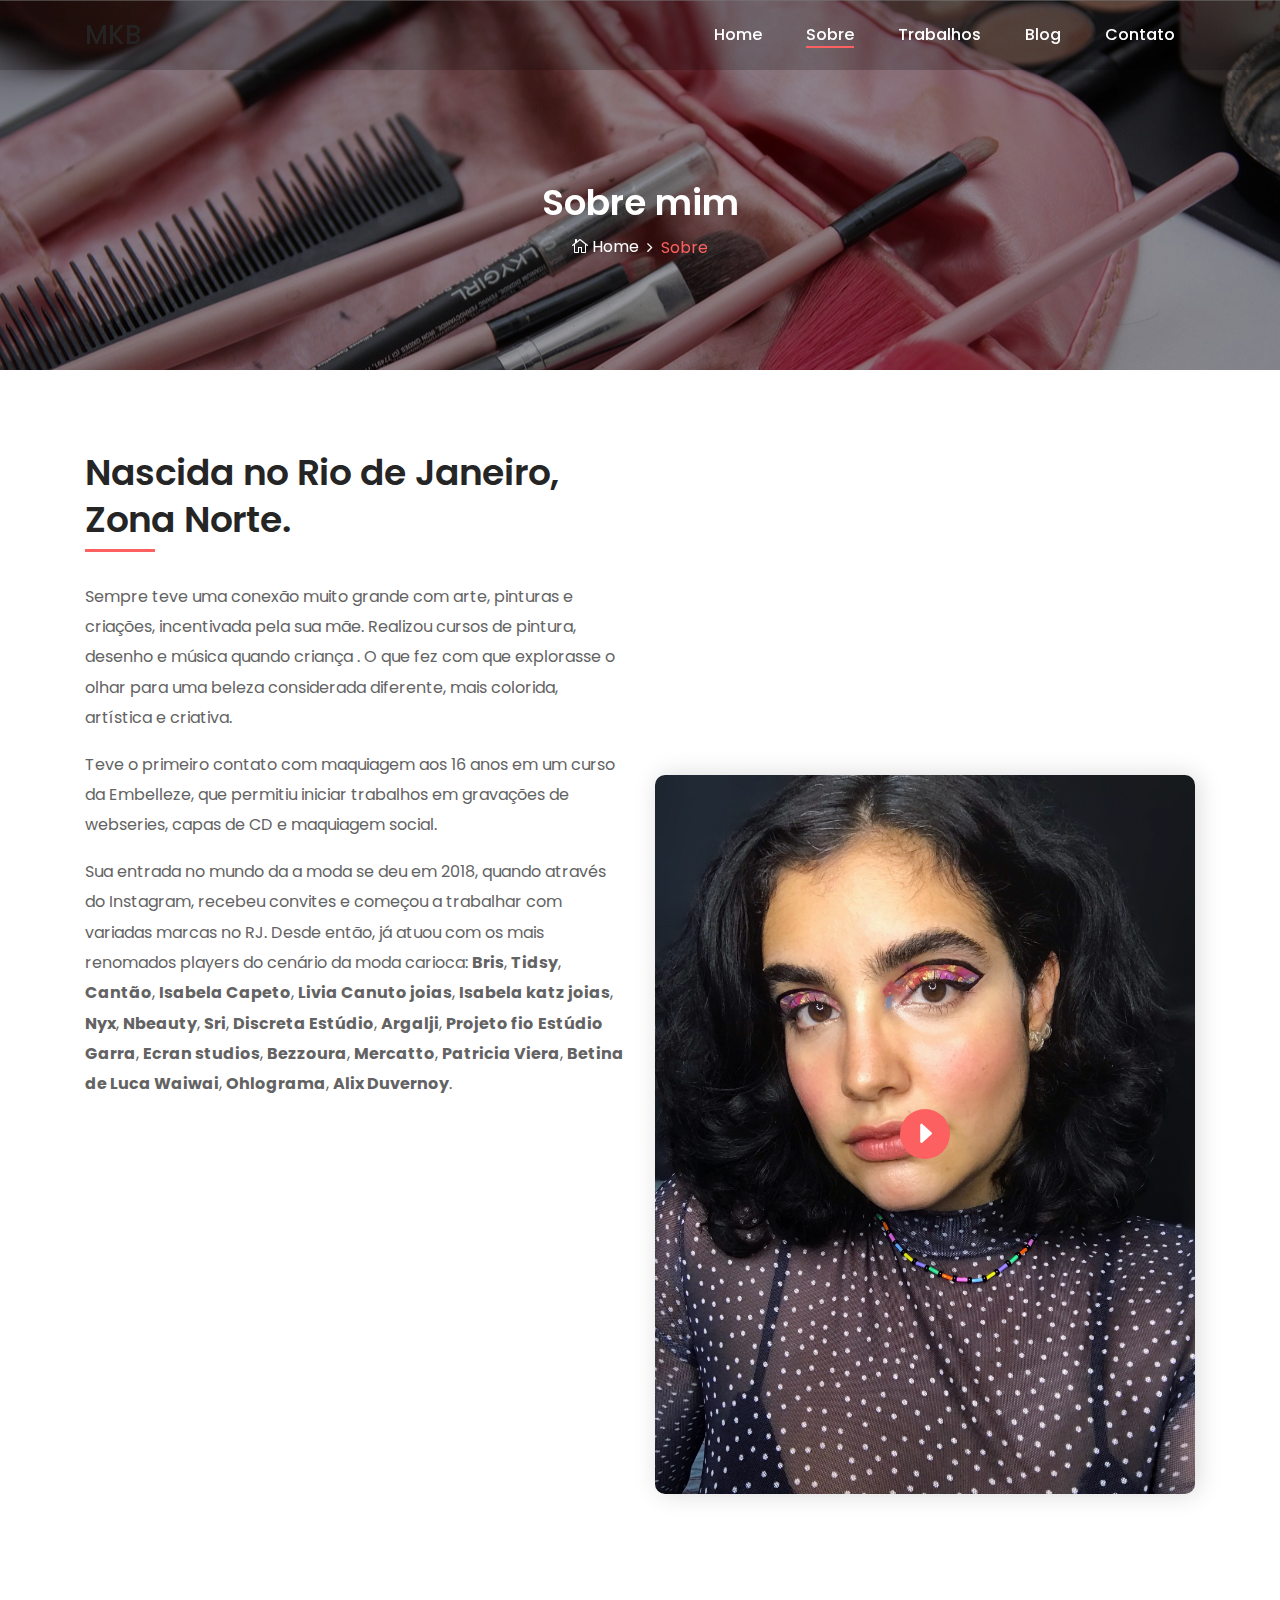
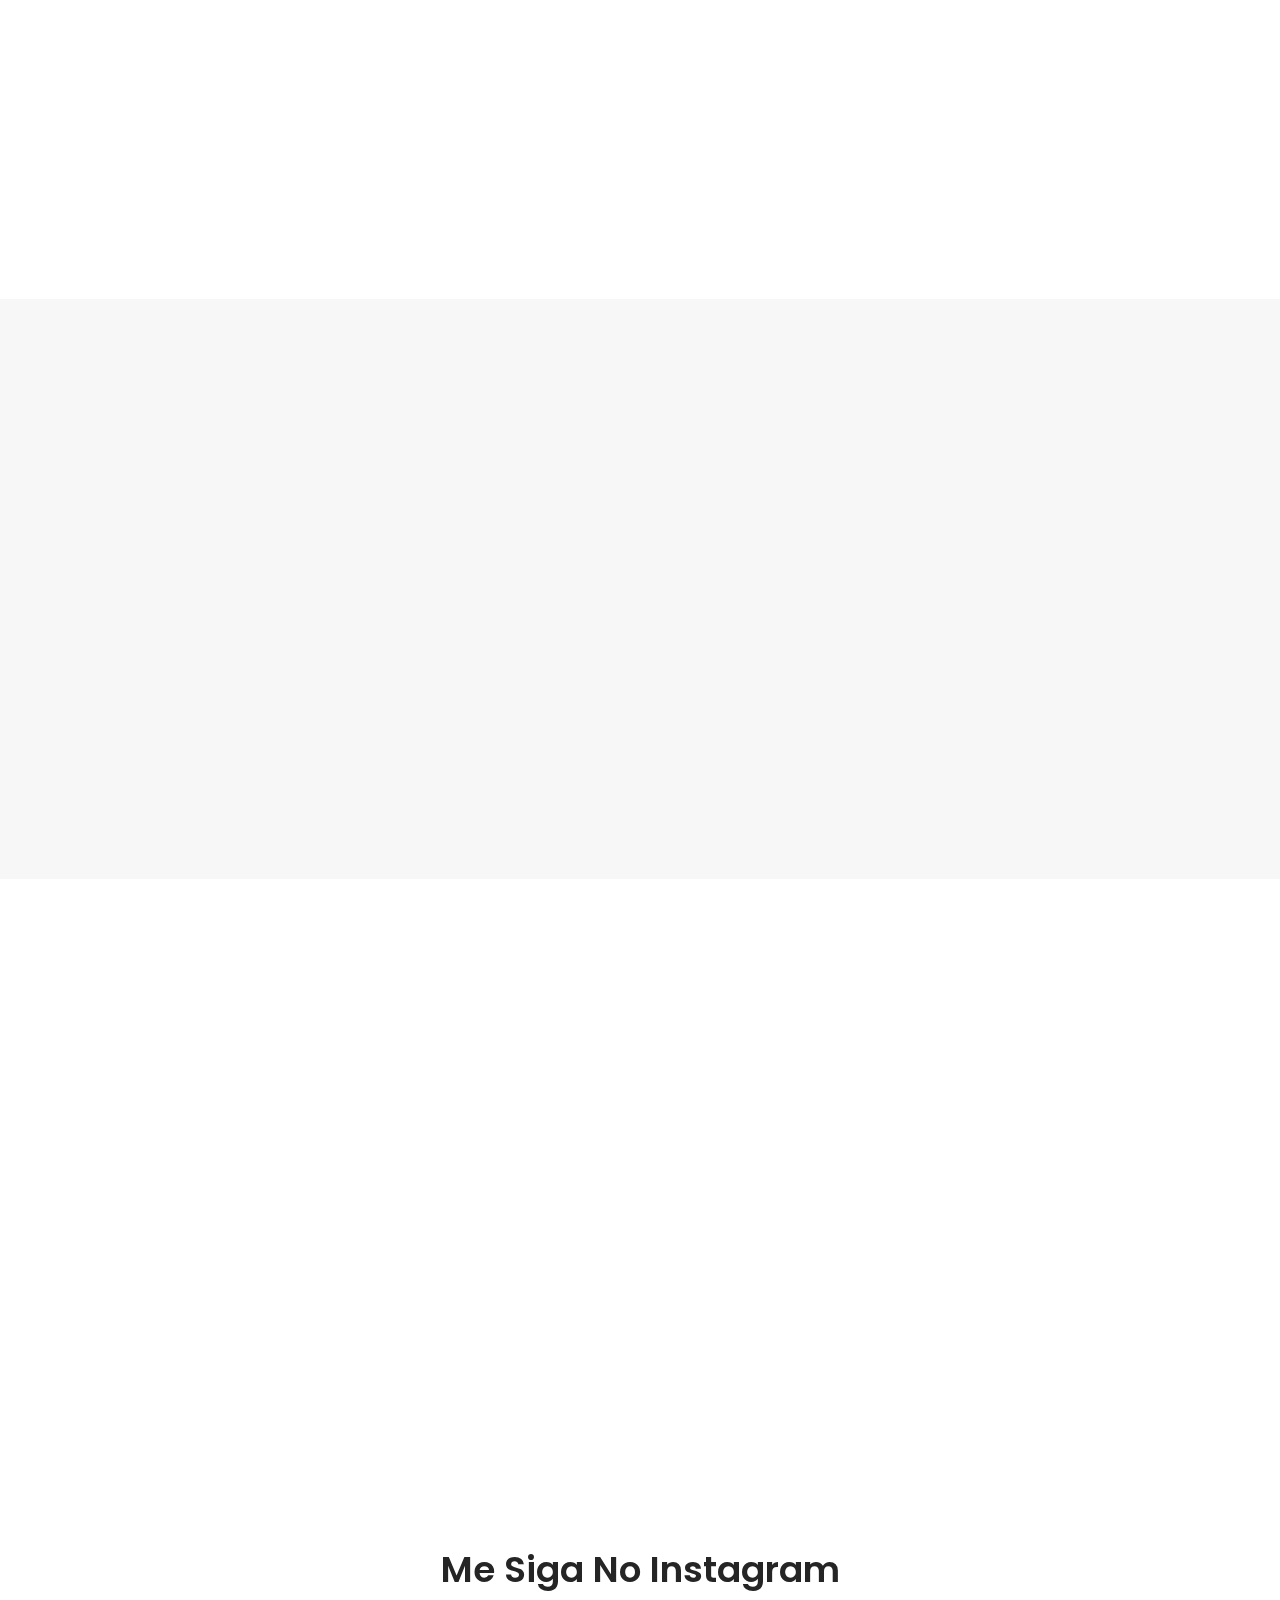
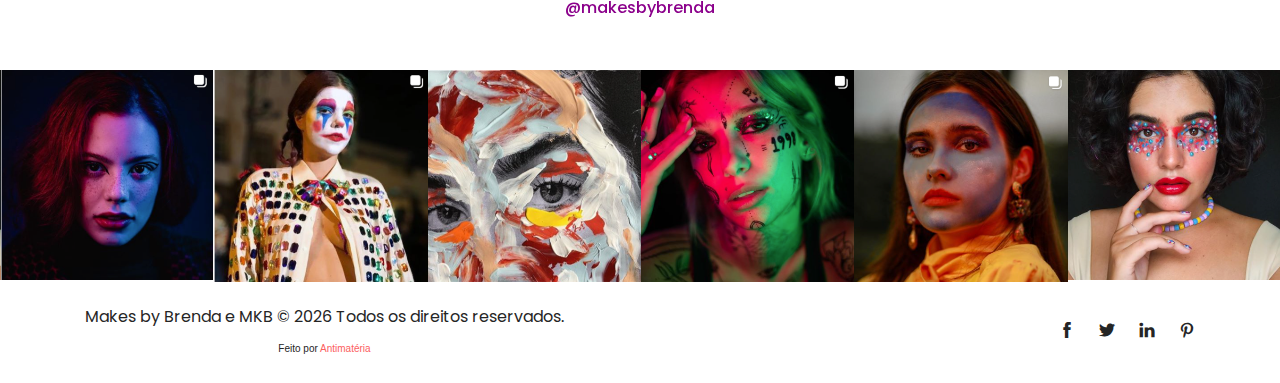
==== commit 534da849: "1.3" ====
--- a/about.html
+++ b/about.html
@@ -23,7 +23,7 @@
     <div id="preloader">
         <div class="loader"></div>
     </div>
-    
+
     <!-- Header Area Start -->
     <header class="header-area">
         <!-- Main Header Start -->
@@ -51,16 +51,16 @@
                             <div class="classynav">
                                 <ul id="nav">
                                     <li><a href="./index.html">Home</a></li>
-                                    
+
                                     <li class="active"><a href="./about.html">Sobre</a></li>
                                     <li><a href="./gallery.html">Trabalhos</a></li>
                                     <li><a href="./blog.html">Blog</a></li>
                                     <li><a href="./contact.html">Contato</a></li>
                                 </ul>
 
-                                
-                            <!-- Nav End -->
-                        </div>
+
+                                <!-- Nav End -->
+                            </div>
                     </nav>
                 </div>
             </div>
@@ -340,17 +340,29 @@
                     <div class="footer-content d-flex align-items-center justify-content-between">
                         <!-- Copywrite Text -->
                         <div class="copywrite-text">
-                            <p>Makes by Brenda e MKB&copy;<script>document.write(new Date().getFullYear());</script> Todos os direitos reservados</p>
-                            <p><font size="2" face="arial">Feito por <a href="#" target="_blank">Antimatéria</a></font></p>
-
-                        </div>
-                        
+                            <p>Makes by Brenda e MKB &copy; <script>
+                                    document.write(new Date().getFullYear());
+                                </script> Todos os direitos reservados.</p>
+                            <style>
+                                div.anti {
+                                    text-align: center;
+                                }
+                            </style>
+
+                            <div class="anti">
+                                <p>
+                                    <font size="1" face="arial">Feito por <a href="#" target="_blank">Antimatéria</a></font>
+                                </p>
+                            </div>
+
+                        </div>
+
                         <!-- Social Info -->
                         <div class="social-info">
-                            <a href="#"><i class="ti-facebook" aria-hidden="true"></i></a>
-                            <a href="#"><i class="ti-twitter-alt" aria-hidden="true"></i></a>
-                            <a href="#"><i class="ti-linkedin" aria-hidden="true"></i></a>
-                            <a href="#"><i class="ti-pinterest" aria-hidden="true"></i></a>
+                            <a href="https://www.facebook.com/makesbybrenda" target="_blank"><i class="ti-facebook" aria-hidden="true"></i></a>
+                            <a href="https://twitter.com/makesbybrenda" target="_blank"><i class="ti-twitter-alt" aria-hidden="true"></i></a>
+                            <a href="https://www.linkedin.com/in/brenda-silva-a2637924/" target="_blank"><i class="ti-linkedin" aria-hidden="true"></i></a>
+                            <a href="https://br.pinterest.com/makesbybrenda/_created/" target="_blank"><i class="ti-pinterest" aria-hidden="true"></i></a>
                         </div>
                     </div>
                 </div>
@@ -371,6 +383,4 @@
     <!-- Active -->
     <script src="js/default-assets/active.js"></script>
 
-</body>
-
-</html>+</body></html>
